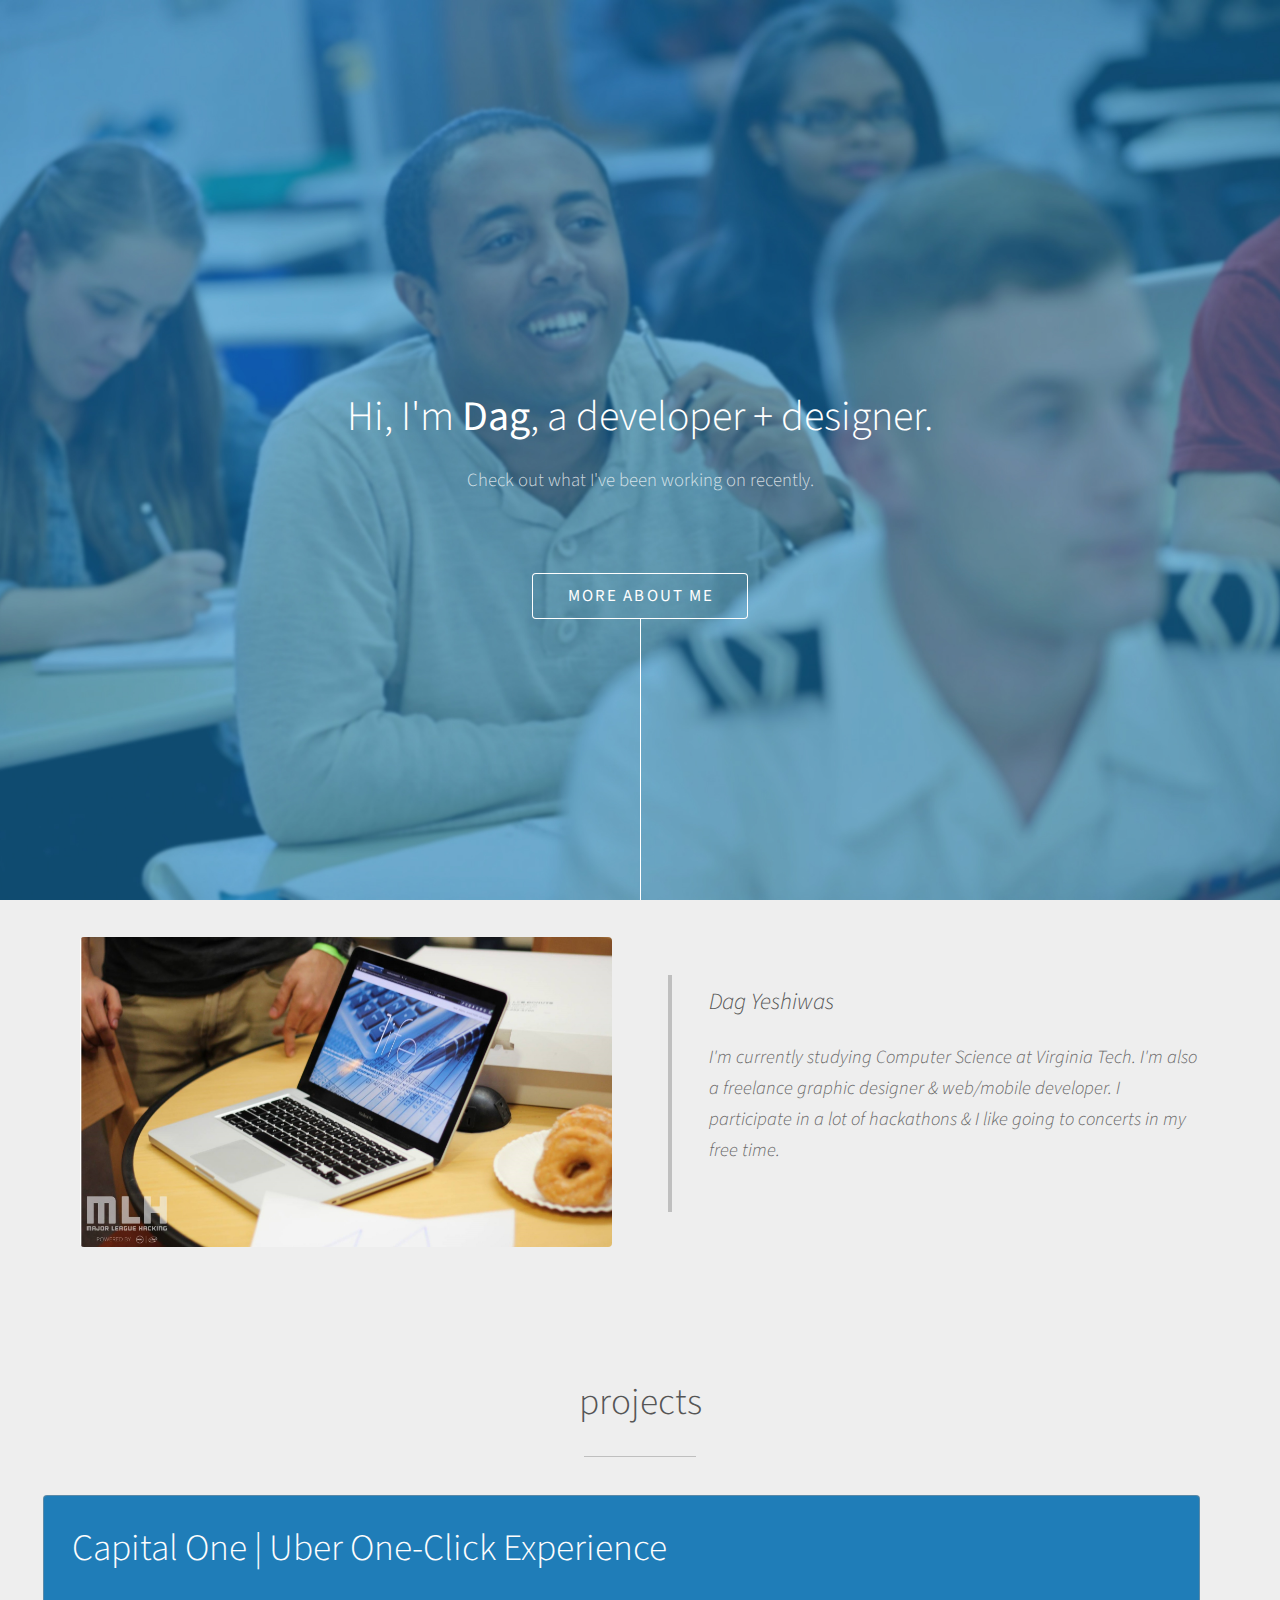
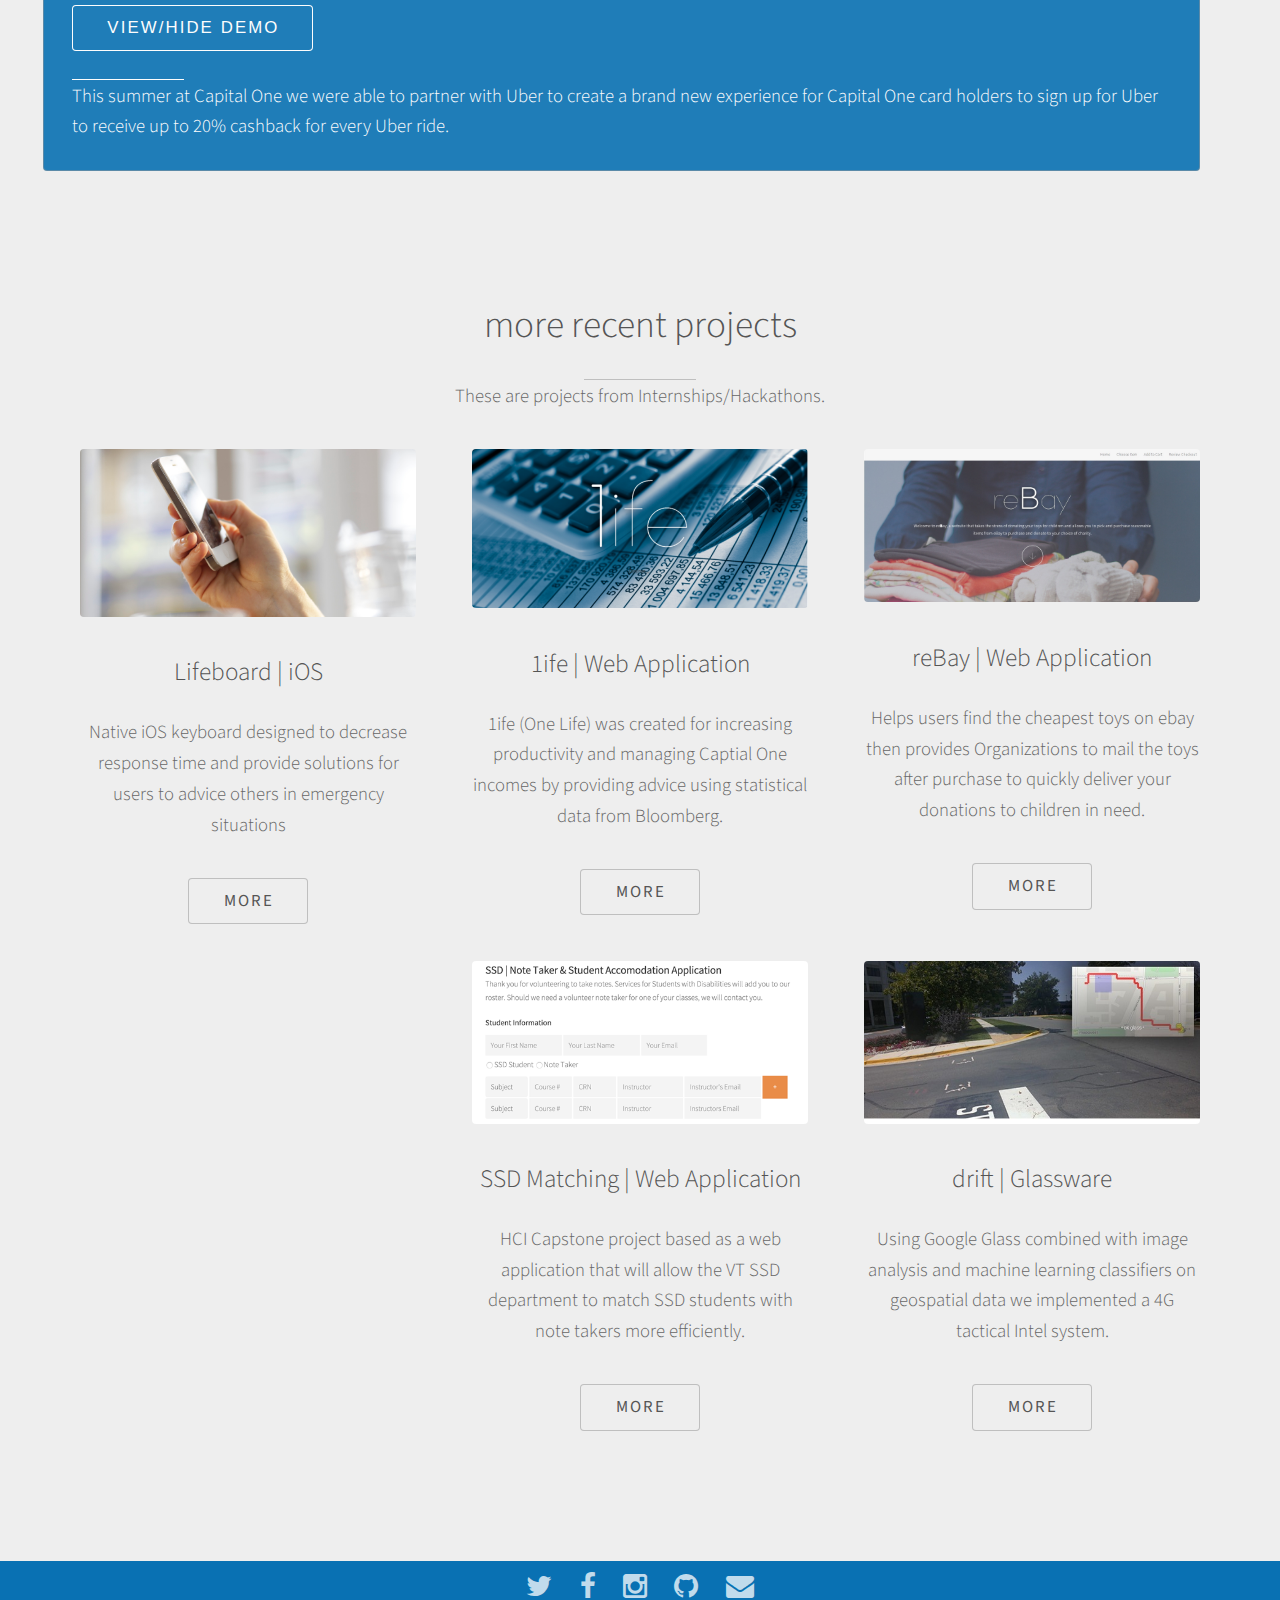
==== index.html @ 94b53e6e "SSD Description" ====
<!DOCTYPE HTML>
<html>
	<head>
		<title>Cozma</title>
		<meta charset="utf-8" />
		<meta name="viewport" content="width=device-width, initial-scale=1" />
		<!--[if lte IE 8]><script src="assets/js/ie/html5shiv.js"></script><![endif]-->
		<link rel="stylesheet" href="assets/css/main.css" />
		<!--[if lte IE 8]><link rel="stylesheet" href="assets/css/ie8.css" /><![endif]-->
		<!--[if lte IE 9]><link rel="stylesheet" href="assets/css/ie9.css" /><![endif]-->
	</head>
	<body>

		<!-- Header -->
			<section id="header">
				<div class="inner"></br></br></br></br></br></br></br></br></br>
					<h1>Hi, I'm <strong>Dag</strong>, a developer + designer.<br />
					 </h1>
					<p><a href="#one" class="scrolly">Check out what I've been 
					working on recently.</p></br> 


				<ul class="actions">
						 <li><a href="#one" class="button scrolly">more about me</a></li>
					</ul> 

				</div>
			</section>

		<!-- One -->
			<section id="one" class="main style1">
				<div class="container">
					<div class="row 150%">
						<div class="6u 12u$(medium)">
						
							<p>
							<blockquote class="embedly-card"><h4><a href="http://linkedin.com/in/dagmawiyeshiwas">Dag Yeshiwas </a></h4><p>I'm currently studying Computer Science at Virginia Tech.
							I'm also a freelance graphic designer & web/mobile developer.  I participate in 
							a lot of hackathons & I like going to concerts in my free time.</p></blockquote>
<script async src="//cdn.embedly.com/widgets/platform.js" charset="UTF-8"></script>
							</p>

						</div>
						<div class="6u$ 12u$(medium) important(medium)">
							<span class="image fit"><img src="images/pic01.jpg" alt="" /></span>
						</div>
					</div>
				</div>
			</section>
					<center><header id="twohalf" class="major">

						<h2><a href="#twohalf" class="scrolly">projects</a></h2>
						</header></center>

		<!-- Two -->
			<section id="two" class="main style2">
				<div class="container">
					<div class="row 100%">
						<div class=" 12u$(small) box">
						<!--
							<ul class="major-icons">
								<li><span class="icon style1 major fa-code"></span></li>
								<li><span class="icon style2 major fa-bolt"></span></li>
								<li><span class="icon style3 major fa-camera-retro"></span></li>
								<li><span class="icon style4 major fa-cog"></span></li>
								<li><span class="icon style5 major fa-desktop"></span></li>
								<li><span class="icon style6 major fa-calendar"></span></li>
							</ul>
							-->
							<header class="major">
								<a href="#two" class="scrolly"><h2>Capital One | Uber
								One-Click Experience</h2></br></a>


							<div id="spoiler" style="display:none"> 
							<img src="images/header5.gif"></br></div> 
							<button title="Click to show/hide content" type="button" onclick="if(document.getElementById('spoiler') .style.display=='none') {document.getElementById('spoiler') .style.display=''}else{document.getElementById('spoiler') .style.display='none'}"><a href="#two" class="scrolly">View/Hide Demo</a></button> </br>

							</header>
							<p>This summer at Capital One we were able to partner with Uber to create a brand new experience for Capital One card holders to sign up for Uber to receive up to 20% cashback for every Uber ride.</p>

						</div>


					</div>
				</div>
			</section> <br /><br /><br />


		<!-- Three -->
			<section id="three" class="main style1 special">
				<div class="container">
					<header class="major">
						<h2><a href="#three" class="scrolly">more recent projects</a></h2>
					</header>
					<p>These are projects from Internships/Hackathons.</p>


					<div class="row 150%">

						<div class="4u$ 12u$(medium)">
							<span class="image fit"><img src="images/rebay.jpg" alt="" /></span>
							<h3>reBay | Web Application</h3>
							<p>
							Helps users find the cheapest toys on ebay then provides Organizations to mail the toys after purchase to quickly deliver your donations to children in need.</p>
							<ul class="actions">
								<li><a href="http://www.vtu.org.vt.edu/reBay/index.html" target="_blank" class="button">More</a></li>
							</ul>
						</div>

						<div class="4u 12u$(medium)">
							<span class="image fit"><img src="images/pic04.jpg" alt="" /></span>
							<h3>1ife | Web Application</h3>
							<p>1ife (One Life) was created for increasing productivity and managing Captial One incomes by providing advice using statistical data from Bloomberg.</p>
							<ul class="actions">
								<li><a href="http://vthacks2015.devpost.com/submissions/32694-1ife.html" target="_blank" class="button">More</a></li>
							</ul>
						</div>

						<div class="4u$ 12u$(medium)">
							<span class="image fit"><img src="images/lifeboard.jpg" alt="" /></span>
							<h3>Lifeboard | iOS</h3>
							<p>Native iOS keyboard designed to decrease response time and provide solutions for users to advice others in emergency situations</p>
							<ul class="actions">
								<li><a href="http://devpost.com/software/lifeboard.html" target="_blank" class="button">More</a></li>
							</ul>
						</div>

						<div class="4u 12u$(medium)">
							<span class="image fit"><img src="images/header2.jpg" alt="" /></span>
							<h3>drift | Glassware</h3>
							<p>Using Google Glass combined with image analysis and machine learning classifiers on geospatial data we implemented a 4G tactical Intel system.</p>
							<ul class="actions">
								<li><a href="https://www.github.com/cozma/drift" target="_blank" class="button">More</a></li>
							</ul>
						</div>

						<div class="4u$ 12u$(medium)"> 
							<span class="image fit"><img src="images/ssd2.png" alt="" /></span>
							<h3>SSD Matching | Web Application</h3>
							<p>HCI Capstone project based as a web application that will allow the VT SSD department to match SSD students with note takers more efficiently.</p>
							<ul class="actions">
								<li><a href="https://github.com/justaniles/ssd-matching" target="_blank" class="button">More</a></li>
							</ul>
						</div>

		

					</div>
				</div>
			</section>

		<!-- Four 
			<section id="four" class="main style2 special">
				<div class="container">
					<header class="major">
						<h2>Ipsum feugiat consequat?</h2>
					</header>
					<p>Sed lacus nascetur ac ante amet sapien.</p>
					<ul class="actions uniform">
						<li><a href="#" class="button special">Sign Up</a></li>
						<li><a href="#" class="button">Learn More</a></li>
					</ul>
				</div>
			</section> -->


		<!-- Five -->
		<!--
			<section id="five" class="main style1">
				<div class="container">
					<header class="major special">
						<h2>Elements</h2>
					</header>

					<section>
						<h4>Text</h4>
						<p>This is <b>bold</b> and this is <strong>strong</strong>. This is <i>italic</i> and this is <em>emphasized</em>.
						This is <sup>superscript</sup> text and this is <sub>subscript</sub> text.
						This is <u>underlined</u> and this is code: <code>for (;;) { ... }</code>. Finally, <a href="#">this is a link</a>.</p>
						<hr />
						<header>
							<h4>Heading with a Subtitle</h4>
							<p>Lorem ipsum dolor sit amet nullam id egestas urna aliquam</p>
						</header>
						<p>Nunc lacinia ante nunc ac lobortis. Interdum adipiscing gravida odio porttitor sem non mi integer non faucibus ornare mi ut ante amet placerat aliquet. Volutpat eu sed ante lacinia sapien lorem accumsan varius montes viverra nibh in adipiscing blandit tempus accumsan.</p>
						<header>
							<h5>Heading with a Subtitle</h5>
							<p>Lorem ipsum dolor sit amet nullam id egestas urna aliquam</p>
						</header>
						<p>Nunc lacinia ante nunc ac lobortis. Interdum adipiscing gravida odio porttitor sem non mi integer non faucibus ornare mi ut ante amet placerat aliquet. Volutpat eu sed ante lacinia sapien lorem accumsan varius montes viverra nibh in adipiscing blandit tempus accumsan.</p>
						<hr />
						<h2>Heading Level 2</h2>
						<h3>Heading Level 3</h3>
						<h4>Heading Level 4</h4>
						<h5>Heading Level 5</h5>
						<h6>Heading Level 6</h6>
						<hr />
						<h5>Blockquote</h5>
						<blockquote>Fringilla nisl. Donec accumsan interdum nisi, quis tincidunt felis sagittis eget tempus euismod. Vestibulum ante ipsum primis in faucibus vestibulum. Blandit adipiscing eu felis iaculis volutpat ac adipiscing accumsan faucibus. Vestibulum ante ipsum primis in faucibus lorem ipsum dolor sit amet nullam adipiscing eu felis.</blockquote>
						<h5>Preformatted</h5>
						<pre><code>i = 0;

while (!deck.isInOrder()) {
print 'Iteration ' + i;
deck.shuffle();
i++;
}

print 'It took ' + i + ' iterations to sort the deck.';</code></pre>
					</section>

					<section>
						<h4>Lists</h4>
						<div class="row">
							<div class="6u 12u$(medium)">
								<h5>Unordered</h5>
								<ul>
									<li>Dolor pulvinar etiam.</li>
									<li>Sagittis adipiscing.</li>
									<li>Felis enim feugiat.</li>
								</ul>
								<h5>Alternate</h5>
								<ul class="alt">
									<li>Dolor pulvinar etiam.</li>
									<li>Sagittis adipiscing.</li>
									<li>Felis enim feugiat.</li>
								</ul>
							</div>
							<div class="6u$ 12u$(medium)">
								<h5>Ordered</h5>
								<ol>
									<li>Dolor pulvinar etiam.</li>
									<li>Etiam vel felis viverra.</li>
									<li>Felis enim feugiat.</li>
									<li>Dolor pulvinar etiam.</li>
									<li>Etiam vel felis lorem.</li>
									<li>Felis enim et feugiat.</li>
								</ol>
								<h5>Icons</h5>
								<ul class="icons">
									<li><a href="#" class="icon fa-twitter"><span class="label">Twitter</span></a></li>
									<li><a href="#" class="icon fa-facebook"><span class="label">Facebook</span></a></li>
									<li><a href="#" class="icon fa-instagram"><span class="label">Instagram</span></a></li>
									<li><a href="#" class="icon fa-github"><span class="label">Github</span></a></li>
								</ul>
							</div>
						</div>
						<h5>Actions</h5>
						<div class="row">
							<div class="6u 12u$(medium)">
								<ul class="actions">
									<li><a href="#" class="button special">Default</a></li>
									<li><a href="#" class="button">Default</a></li>
								</ul>
								<ul class="actions small">
									<li><a href="#" class="button special small">Small</a></li>
									<li><a href="#" class="button small">Small</a></li>
								</ul>
								<ul class="actions vertical">
									<li><a href="#" class="button special">Default</a></li>
									<li><a href="#" class="button">Default</a></li>
								</ul>
								<ul class="actions vertical small">
									<li><a href="#" class="button special small">Small</a></li>
									<li><a href="#" class="button small">Small</a></li>
								</ul>
							</div>
							<div class="6u 12u$(medium)">
								<ul class="actions vertical">
									<li><a href="#" class="button special fit">Default</a></li>
									<li><a href="#" class="button fit">Default</a></li>
								</ul>
								<ul class="actions vertical small">
									<li><a href="#" class="button special small fit">Small</a></li>
									<li><a href="#" class="button small fit">Small</a></li>
								</ul>
							</div>
						</div>
					</section>

					<section>
						<h4>Table</h4>
						<h5>Default</h5>
						<div class="table-wrapper">
							<table>
								<thead>
									<tr>
										<th>Name</th>
										<th>Description</th>
										<th>Price</th>
									</tr>
								</thead>
								<tbody>
									<tr>
										<td>Item One</td>
										<td>Ante turpis integer aliquet porttitor.</td>
										<td>29.99</td>
									</tr>
									<tr>
										<td>Item Two</td>
										<td>Vis ac commodo adipiscing arcu aliquet.</td>
										<td>19.99</td>
									</tr>
									<tr>
										<td>Item Three</td>
										<td> Morbi faucibus arcu accumsan lorem.</td>
										<td>29.99</td>
									</tr>
									<tr>
										<td>Item Four</td>
										<td>Vitae integer tempus condimentum.</td>
										<td>19.99</td>
									</tr>
									<tr>
										<td>Item Five</td>
										<td>Ante turpis integer aliquet porttitor.</td>
										<td>29.99</td>
									</tr>
								</tbody>
								<tfoot>
									<tr>
										<td colspan="2"></td>
										<td>100.00</td>
									</tr>
								</tfoot>
							</table>
						</div>

						<h5>Alternate</h5>
						<div class="table-wrapper">
							<table class="alt">
								<thead>
									<tr>
										<th>Name</th>
										<th>Description</th>
										<th>Price</th>
									</tr>
								</thead>
								<tbody>
									<tr>
										<td>Item One</td>
										<td>Ante turpis integer aliquet porttitor.</td>
										<td>29.99</td>
									</tr>
									<tr>
										<td>Item Two</td>
										<td>Vis ac commodo adipiscing arcu aliquet.</td>
										<td>19.99</td>
									</tr>
									<tr>
										<td>Item Three</td>
										<td> Morbi faucibus arcu accumsan lorem.</td>
										<td>29.99</td>
									</tr>
									<tr>
										<td>Item Four</td>
										<td>Vitae integer tempus condimentum.</td>
										<td>19.99</td>
									</tr>
									<tr>
										<td>Item Five</td>
										<td>Ante turpis integer aliquet porttitor.</td>
										<td>29.99</td>
									</tr>
								</tbody>
								<tfoot>
									<tr>
										<td colspan="2"></td>
										<td>100.00</td>
									</tr>
								</tfoot>
							</table>
						</div>
					</section>

					<section>
						<h4>Buttons</h4>
						<ul class="actions">
							<li><a href="#" class="button special">Special</a></li>
							<li><a href="#" class="button">Default</a></li>
						</ul>
						<ul class="actions">
							<li><a href="#" class="button big">Big</a></li>
							<li><a href="#" class="button">Default</a></li>
							<li><a href="#" class="button small">Small</a></li>
						</ul>
						<ul class="actions fit">
							<li><a href="#" class="button fit">Fit</a></li>
							<li><a href="#" class="button special fit">Fit</a></li>
							<li><a href="#" class="button fit">Fit</a></li>
						</ul>
						<ul class="actions fit small">
							<li><a href="#" class="button special fit small">Fit + Small</a></li>
							<li><a href="#" class="button fit small">Fit + Small</a></li>
							<li><a href="#" class="button special fit small">Fit + Small</a></li>
						</ul>
						<ul class="actions">
							<li><a href="#" class="button special icon fa-download">Icon</a></li>
							<li><a href="#" class="button icon fa-download">Icon</a></li>
						</ul>
						<ul class="actions">
							<li><span class="button special disabled">Disabled</span></li>
							<li><span class="button disabled">Disabled</span></li>
						</ul>
					</section>

					<section>
						<h4>Form</h4>
						<form method="post" action="#">
							<div class="row uniform 50%">
								<div class="6u 12u$(xsmall)">
									<input type="text" name="demo-name" id="demo-name" value="" placeholder="Name" />
								</div>
								<div class="6u$ 12u$(xsmall)">
									<input type="email" name="demo-email" id="demo-email" value="" placeholder="Email" />
								</div>
								<div class="12u$">
									<div class="select-wrapper">
										<select name="demo-category" id="demo-category">
											<option value="">- Category -</option>
											<option value="1">Manufacturing</option>
											<option value="1">Shipping</option>
											<option value="1">Administration</option>
											<option value="1">Human Resources</option>
										</select>
									</div>
								</div>
								<div class="4u 12u$(small)">
									<input type="radio" id="demo-priority-low" name="demo-priority" checked>
									<label for="demo-priority-low">Low</label>
								</div>
								<div class="4u 12u$(small)">
									<input type="radio" id="demo-priority-normal" name="demo-priority">
									<label for="demo-priority-normal">Normal</label>
								</div>
								<div class="4u$ 12u$(small)">
									<input type="radio" id="demo-priority-high" name="demo-priority">
									<label for="demo-priority-high">High</label>
								</div>
								<div class="6u 12u$(small)">
									<input type="checkbox" id="demo-copy" name="demo-copy">
									<label for="demo-copy">Email me a copy</label>
								</div>
								<div class="6u$ 12u$(small)">
									<input type="checkbox" id="demo-human" name="demo-human" checked>
									<label for="demo-human">Not a robot</label>
								</div>
								<div class="12u$">
									<textarea name="demo-message" id="demo-message" placeholder="Enter your message" rows="6"></textarea>
								</div>
								<div class="12u$">
									<ul class="actions">
										<li><input type="submit" value="Send Message" class="special" /></li>
										<li><input type="reset" value="Reset" /></li>
									</ul>
								</div>
							</div>
						</form>
					</section>

					<section>
						<h4>Image</h4>
						<h5>Fit</h5>
						<div class="box alt">
							<div class="row uniform 50%">
								<div class="12u"><span class="image fit"><img src="images/pic06.jpg" alt="" /></span></div>
								<div class="4u"><span class="image fit"><img src="images/pic02.jpg" alt="" /></span></div>
								<div class="4u"><span class="image fit"><img src="images/pic03.jpg" alt="" /></span></div>
								<div class="4u"><span class="image fit"><img src="images/pic04.jpg" alt="" /></span></div>
								<div class="4u"><span class="image fit"><img src="images/pic03.jpg" alt="" /></span></div>
								<div class="4u"><span class="image fit"><img src="images/pic04.jpg" alt="" /></span></div>
								<div class="4u"><span class="image fit"><img src="images/pic02.jpg" alt="" /></span></div>
								<div class="4u"><span class="image fit"><img src="images/pic04.jpg" alt="" /></span></div>
								<div class="4u"><span class="image fit"><img src="images/pic02.jpg" alt="" /></span></div>
								<div class="4u"><span class="image fit"><img src="images/pic03.jpg" alt="" /></span></div>
							</div>
						</div>
						<h5>Left &amp; Right</h5>
						<p><span class="image left"><img src="images/pic05.jpg" alt="" /></span>Fringilla nisl. Donec accumsan interdum nisi, quis tincidunt felis sagittis eget. tempus euismod. Vestibulum ante ipsum primis in faucibus vestibulum. Blandit adipiscing eu felis iaculis volutpat ac adipiscing accumsan eu faucibus. Integer ac pellentesque praesent tincidunt felis sagittis eget. tempus euismod. Vestibulum ante ipsum primis in faucibus vestibulum. Blandit adipiscing eu felis iaculis volutpat ac adipiscing accumsan eu faucibus. Integer ac pellentesque praesent. Donec accumsan interdum nisi, quis tincidunt felis sagittis eget. tempus euismod. Vestibulum ante ipsum primis in faucibus vestibulum. Blandit adipiscing eu felis iaculis volutpat ac adipiscing accumsan eu faucibus. Integer ac pellentesque praesent tincidunt felis sagittis eget. tempus euismod. Vestibulum ante ipsum primis in faucibus vestibulum. Blandit adipiscing eu felis iaculis volutpat ac adipiscing accumsan eu faucibus. Integer ac pellentesque praesent. Blandit adipiscing eu felis iaculis volutpat ac adipiscing accumsan eu faucibus. Integer ac pellentesque praesent tincidunt felis sagittis eget. tempus euismod. Vestibulum ante ipsum primis in faucibus vestibulum. Blandit adipiscing eu felis iaculis volutpat ac adipiscing accumsan eu faucibus. Integer ac pellentesque praesent.</p>
						<p><span class="image right"><img src="images/pic05.jpg" alt="" /></span>Fringilla nisl. Donec accumsan interdum nisi, quis tincidunt felis sagittis eget. tempus euismod. Vestibulum ante ipsum primis in faucibus vestibulum. Blandit adipiscing eu felis iaculis volutpat ac adipiscing accumsan eu faucibus. Integer ac pellentesque praesent tincidunt felis sagittis eget. tempus euismod. Vestibulum ante ipsum primis in faucibus vestibulum. Blandit adipiscing eu felis iaculis volutpat ac adipiscing accumsan eu faucibus. Integer ac pellentesque praesent. Donec accumsan interdum nisi, quis tincidunt felis sagittis eget. tempus euismod. Vestibulum ante ipsum primis in faucibus vestibulum. Blandit adipiscing eu felis iaculis volutpat ac adipiscing accumsan eu faucibus. Integer ac pellentesque praesent tincidunt felis sagittis eget. tempus euismod. Vestibulum ante ipsum primis in faucibus vestibulum. Blandit adipiscing eu felis iaculis volutpat ac adipiscing accumsan eu faucibus. Integer ac pellentesque praesent. Blandit adipiscing eu felis iaculis volutpat ac adipiscing accumsan eu faucibus. Integer ac pellentesque praesent tincidunt felis sagittis eget. tempus euismod. Vestibulum ante ipsum primis in faucibus vestibulum. Blandit adipiscing eu felis iaculis volutpat ac adipiscing accumsan eu faucibus. Integer ac pellentesque praesent.</p>
					</section>

				</div>
			</section>
		-->

		<!-- Footer -->
			<section id="footer">
				<ul class="icons">
					<li><a href="http://www.twitter.com/dagbro.html" target="_blank" class="icon alt fa-twitter"><span class="label">Twitter</span></a></li>
					<li><a href="http://www.fb.com/dagtheman" target="_blank" class="icon alt fa-facebook"><span class="label">Facebook</span></a></li>
					<li><a href="http://www.instagram.com/dagtheman" target="_blank" class="icon alt fa-instagram"><span class="label">Instagram</span></a></li>
					<li><a href="http://www.github.com/cozma" target="_blank" class="icon alt fa-github"><span class="label">GitHub</span></a></li>
					<li><a href="mailto:dagmawi@vt.edu" class="icon alt fa-envelope"><span class="label">Email</span></a></li>
				</ul>
			</section>

		<!-- Scripts -->
			<script src="assets/js/jquery.min.js"></script>
			<script src="assets/js/jquery.scrolly.min.js"></script>
			<script src="assets/js/skel.min.js"></script>
			<script src="assets/js/util.js"></script>
			<!--[if lte IE 8]><script src="assets/js/ie/respond.min.js"></script><![endif]-->
			<script src="assets/js/main.js"></script>


	</body>
</html>
---- assets/css/main.css ----
@import url("font-awesome.min.css");
@import url("http://fonts.googleapis.com/css?family=Source+Sans+Pro:300,300italic,400,400italic");

/* Reset */

	html, body, div, span, applet, object, iframe, h1, h2, h3, h4, h5, h6, p, blockquote, pre, a, abbr, acronym, address, big, cite, code, del, dfn, em, img, ins, kbd, q, s, samp, small, strike, strong, sub, sup, tt, var, b, u, i, center, dl, dt, dd, ol, ul, li, fieldset, form, label, legend, table, caption, tbody, tfoot, thead, tr, th, td, article, aside, canvas, details, embed, figure, figcaption, footer, header, hgroup, menu, nav, output, ruby, section, summary, time, mark, audio {
		margin: 0;
		padding: 0;
		border: 0;
		font-size: 100%;
		font: inherit;
		/* vertical-align: baseline; */
	}

	article, aside, details, figcaption, figure, footer, header, hgroup, menu, nav, section {
		display: block;
	}

	body {
		line-height: 1;
	}

	ol, ul {
		list-style: none;
	}

	blockquote, q {
		quotes: none;
	}

	blockquote:before, blockquote:after, q:before, q:after {
		content: '';
		content: none;
	}

	table {
		border-collapse: collapse;
		border-spacing: 0;
	}

	body {
		-webkit-text-size-adjust: none;
	}

/* Box Model */

	*, *:before, *:after {
		-moz-box-sizing: border-box;
		-webkit-box-sizing: border-box;
		box-sizing: border-box;
	}

/* Containers */

	.container {
		margin-left: auto;
		margin-right: auto;
	}

	.container.\31 25\25 {
		width: 100%;
		max-width: 75em;
		min-width: 60em;
	}

	.container.\37 5\25 {
		width: 45em;
	}

	.container.\35 0\25 {
		width: 30em;
	}

	.container.\32 5\25 {
		width: 15em;
	}

	.container {
		width: 60em;
	}

	@media screen and (max-width: 1680px) {

		.container.\31 25\25 {
			width: 100%;
			max-width: 75em;
			min-width: 60em;
		}

		.container.\37 5\25 {
			width: 45em;
		}

		.container.\35 0\25 {
			width: 30em;
		}

		.container.\32 5\25 {
			width: 15em;
		}

		.container {
			width: 60em;
		}

	}

	@media screen and (max-width: 1140px) {

		.container.\31 25\25 {
			width: 100%;
			max-width: 112.5%;
			min-width: 90%;
		}

		.container.\37 5\25 {
			width: 67.5%;
		}

		.container.\35 0\25 {
			width: 45%;
		}

		.container.\32 5\25 {
			width: 22.5%;
		}

		.container {
			width: 90%;
		}

	}

	@media screen and (max-width: 980px) {

		.container.\31 25\25 {
			width: 100%;
			max-width: 125%;
			min-width: 100%;
		}

		.container.\37 5\25 {
			width: 75%;
		}

		.container.\35 0\25 {
			width: 50%;
		}

		.container.\32 5\25 {
			width: 25%;
		}

		.container {
			width: 100% !important;
		}

	}

	@media screen and (max-width: 736px) {

		.container.\31 25\25 {
			width: 100%;
			max-width: 125%;
			min-width: 100%;
		}

		.container.\37 5\25 {
			width: 75%;
		}

		.container.\35 0\25 {
			width: 50%;
		}

		.container.\32 5\25 {
			width: 25%;
		}

		.container {
			width: 100% !important;
		}

	}

	@media screen and (max-width: 480px) {

		.container.\31 25\25 {
			width: 100%;
			max-width: 125%;
			min-width: 100%;
		}

		.container.\37 5\25 {
			width: 75%;
		}

		.container.\35 0\25 {
			width: 50%;
		}

		.container.\32 5\25 {
			width: 25%;
		}

		.container {
			width: 100% !important;
		}

	}

	@media screen and (max-width: 320px) {

		.container.\31 25\25 {
			width: 100%;
			max-width: 125%;
			min-width: 100%;
		}

		.container.\37 5\25 {
			width: 75%;
		}

		.container.\35 0\25 {
			width: 50%;
		}

		.container.\32 5\25 {
			width: 25%;
		}

		.container {
			width: 100% !important;
		}

	}

/* Grid */

	.row {
		border-bottom: solid 1px transparent;
		-moz-box-sizing: border-box;
		-webkit-box-sizing: border-box;
		box-sizing: border-box;
	}

	.row > * {
		float: right;
		-moz-box-sizing: border-box;
		-webkit-box-sizing: border-box;
		box-sizing: border-box;
	}

	.row:after, .row:before {
		content: '';
		display: block;
		clear: both;
		height: 0;
	}

	.row.uniform > * > :first-child {
		margin-top: 0;
	}

	.row.uniform > * > :last-child {
		margin-bottom: 0;
	}

	.row.\30 \25 > * {
		padding: 0 0 0 0em;
	}

	.row.\30 \25 {
		margin: 0 0 -1px 0em;
	}

	.row.uniform.\30 \25 > * {
		padding: 0em 0 0 0em;
	}

	.row.uniform.\30 \25 {
		margin: 0em 0 -1px 0em;
	}

	.row > * {
		padding: 0 0 0 2em;
	}

	.row {
		margin: 0 0 -1px -2em;
	}

	.row.uniform > * {
		padding: 2em 0 0 2em;
	}

	.row.uniform {
		margin: -2em 0 -1px -2em;
	}

	.row.\32 00\25 > * {
		padding: 0 0 0 4em;
	}

	.row.\32 00\25 {
		margin: 0 0 -1px -4em;
	}

	.row.uniform.\32 00\25 > * {
		padding: 4em 0 0 4em;
	}

	.row.uniform.\32 00\25 {
		margin: -4em 0 -1px -4em;
	}

	.row.\31 50\25 > * {
		padding: 0 0 0 3em;
	}

	.row.\31 50\25 {
		margin: 0 0 -1px -3em;
	}

	.row.uniform.\31 50\25 > * {
		padding: 3em 0 0 3em;
	}

	.row.uniform.\31 50\25 {
		margin: -3em 0 -1px -3em;
	}

	.row.\35 0\25 > * {
		padding: 0 0 0 1em;
	}

	.row.\35 0\25 {
		margin: 0 0 -1px -1em;
	}

	.row.uniform.\35 0\25 > * {
		padding: 1em 0 0 1em;
	}

	.row.uniform.\35 0\25 {
		margin: -1em 0 -1px -1em;
	}

	.row.\32 5\25 > * {
		padding: 0 0 0 0.5em;
	}

	.row.\32 5\25 {
		margin: 0 0 -1px -0.5em;
	}

	.row.uniform.\32 5\25 > * {
		padding: 0.5em 0 0 0.5em;
	}

	.row.uniform.\32 5\25 {
		margin: -0.5em 0 -1px -0.5em;
	}

	.\31 2u, .\31 2u\24 {
		width: 100%;
		clear: none;
		margin-left: 0;
	}

	.\31 1u, .\31 1u\24 {
		width: 91.6666666667%;
		clear: none;
		margin-left: 0;
	}

	.\31 0u, .\31 0u\24 {
		width: 83.3333333333%;
		clear: none;
		margin-left: 0;
	}

	.\39 u, .\39 u\24 {
		width: 75%;
		clear: none;
		margin-left: 0;
	}

	.\38 u, .\38 u\24 {
		width: 66.6666666667%;
		clear: none;
		margin-left: 0;
	}

	.\37 u, .\37 u\24 {
		width: 58.3333333333%;
		clear: none;
		margin-left: 0;
	}

	.\36 u, .\36 u\24 {
		width: 50%;
		clear: none;
		margin-left: 0;
	}

	.\35 u, .\35 u\24 {
		width: 41.6666666667%;
		clear: none;
		margin-left: 0;
	}

	.\34 u, .\34 u\24 {
		width: 33.3333333333%;
		clear: none;
		margin-left: 0;
	}

	.\33 u, .\33 u\24 {
		width: 25%;
		clear: none;
		margin-left: 0;
	}

	.\32 u, .\32 u\24 {
		width: 16.6666666667%;
		clear: none;
		margin-left: 0;
	}

	.\31 u, .\31 u\24 {
		width: 8.3333333333%;
		clear: none;
		margin-left: 0;
	}

	.\31 2u\24 + *,
	.\31 1u\24 + *,
	.\31 0u\24 + *,
	.\39 u\24 + *,
	.\38 u\24 + *,
	.\37 u\24 + *,
	.\36 u\24 + *,
	.\35 u\24 + *,
	.\34 u\24 + *,
	.\33 u\24 + *,
	.\32 u\24 + *,
	.\31 u\24 + * {
		clear: left;
	}

	.\-11u {
		margin-left: 91.66667%;
	}

	.\-10u {
		margin-left: 83.33333%;
	}

	.\-9u {
		margin-left: 75%;
	}

	.\-8u {
		margin-left: 66.66667%;
	}

	.\-7u {
		margin-left: 58.33333%;
	}

	.\-6u {
		margin-left: 50%;
	}

	.\-5u {
		margin-left: 41.66667%;
	}

	.\-4u {
		margin-left: 33.33333%;
	}

	.\-3u {
		margin-left: 25%;
	}

	.\-2u {
		margin-left: 16.66667%;
	}

	.\-1u {
		margin-left: 8.33333%;
	}

	@media screen and (max-width: 1680px) {

		.row > * {
			padding: 0 0 0 2em;
		}

		.row {
			margin: 0 0 -1px -2em;
		}

		.row.uniform > * {
			padding: 2em 0 0 2em;
		}

		.row.uniform {
			margin: -2em 0 -1px -2em;
		}

		.row.\32 00\25 > * {
			padding: 0 0 0 4em;
		}

		.row.\32 00\25 {
			margin: 0 0 -1px -4em;
		}

		.row.uniform.\32 00\25 > * {
			padding: 4em 0 0 4em;
		}

		.row.uniform.\32 00\25 {
			margin: -4em 0 -1px -4em;
		}

		.row.\31 50\25 > * {
			padding: 0 0 0 3em;
		}

		.row.\31 50\25 {
			margin: 0 0 -1px -3em;
		}

		.row.uniform.\31 50\25 > * {
			padding: 3em 0 0 3em;
		}

		.row.uniform.\31 50\25 {
			margin: -3em 0 -1px -3em;
		}

		.row.\35 0\25 > * {
			padding: 0 0 0 1em;
		}

		.row.\35 0\25 {
			margin: 0 0 -1px -1em;
		}

		.row.uniform.\35 0\25 > * {
			padding: 1em 0 0 1em;
		}

		.row.uniform.\35 0\25 {
			margin: -1em 0 -1px -1em;
		}

		.row.\32 5\25 > * {
			padding: 0 0 0 0.5em;
		}

		.row.\32 5\25 {
			margin: 0 0 -1px -0.5em;
		}

		.row.uniform.\32 5\25 > * {
			padding: 0.5em 0 0 0.5em;
		}

		.row.uniform.\32 5\25 {
			margin: -0.5em 0 -1px -0.5em;
		}

		.\31 2u\28xlarge\29, .\31 2u\24\28xlarge\29 {
			width: 100%;
			clear: none;
			margin-left: 0;
		}

		.\31 1u\28xlarge\29, .\31 1u\24\28xlarge\29 {
			width: 91.6666666667%;
			clear: none;
			margin-left: 0;
		}

		.\31 0u\28xlarge\29, .\31 0u\24\28xlarge\29 {
			width: 83.3333333333%;
			clear: none;
			margin-left: 0;
		}

		.\39 u\28xlarge\29, .\39 u\24\28xlarge\29 {
			width: 75%;
			clear: none;
			margin-left: 0;
		}

		.\38 u\28xlarge\29, .\38 u\24\28xlarge\29 {
			width: 66.6666666667%;
			clear: none;
			margin-left: 0;
		}

		.\37 u\28xlarge\29, .\37 u\24\28xlarge\29 {
			width: 58.3333333333%;
			clear: none;
			margin-left: 0;
		}

		.\36 u\28xlarge\29, .\36 u\24\28xlarge\29 {
			width: 50%;
			clear: none;
			margin-left: 0;
		}

		.\35 u\28xlarge\29, .\35 u\24\28xlarge\29 {
			width: 41.6666666667%;
			clear: none;
			margin-left: 0;
		}

		.\34 u\28xlarge\29, .\34 u\24\28xlarge\29 {
			width: 33.3333333333%;
			clear: none;
			margin-left: 0;
		}

		.\33 u\28xlarge\29, .\33 u\24\28xlarge\29 {
			width: 25%;
			clear: none;
			margin-left: 0;
		}

		.\32 u\28xlarge\29, .\32 u\24\28xlarge\29 {
			width: 16.6666666667%;
			clear: none;
			margin-left: 0;
		}

		.\31 u\28xlarge\29, .\31 u\24\28xlarge\29 {
			width: 8.3333333333%;
			clear: none;
			margin-left: 0;
		}

		.\31 2u\24\28xlarge\29 + *,
		.\31 1u\24\28xlarge\29 + *,
		.\31 0u\24\28xlarge\29 + *,
		.\39 u\24\28xlarge\29 + *,
		.\38 u\24\28xlarge\29 + *,
		.\37 u\24\28xlarge\29 + *,
		.\36 u\24\28xlarge\29 + *,
		.\35 u\24\28xlarge\29 + *,
		.\34 u\24\28xlarge\29 + *,
		.\33 u\24\28xlarge\29 + *,
		.\32 u\24\28xlarge\29 + *,
		.\31 u\24\28xlarge\29 + * {
			clear: left;
		}

		.\-11u\28xlarge\29 {
			margin-left: 91.66667%;
		}

		.\-10u\28xlarge\29 {
			margin-left: 83.33333%;
		}

		.\-9u\28xlarge\29 {
			margin-left: 75%;
		}

		.\-8u\28xlarge\29 {
			margin-left: 66.66667%;
		}

		.\-7u\28xlarge\29 {
			margin-left: 58.33333%;
		}

		.\-6u\28xlarge\29 {
			margin-left: 50%;
		}

		.\-5u\28xlarge\29 {
			margin-left: 41.66667%;
		}

		.\-4u\28xlarge\29 {
			margin-left: 33.33333%;
		}

		.\-3u\28xlarge\29 {
			margin-left: 25%;
		}

		.\-2u\28xlarge\29 {
			margin-left: 16.66667%;
		}

		.\-1u\28xlarge\29 {
			margin-left: 8.33333%;
		}

	}

	@media screen and (max-width: 1140px) {

		.row > * {
			padding: 0 0 0 1.5em;
		}

		.row {
			margin: 0 0 -1px -1.5em;
		}

		.row.uniform > * {
			padding: 1.5em 0 0 1.5em;
		}

		.row.uniform {
			margin: -1.5em 0 -1px -1.5em;
		}

		.row.\32 00\25 > * {
			padding: 0 0 0 3em;
		}

		.row.\32 00\25 {
			margin: 0 0 -1px -3em;
		}

		.row.uniform.\32 00\25 > * {
			padding: 3em 0 0 3em;
		}

		.row.uniform.\32 00\25 {
			margin: -3em 0 -1px -3em;
		}

		.row.\31 50\25 > * {
			padding: 0 0 0 2.25em;
		}

		.row.\31 50\25 {
			margin: 0 0 -1px -2.25em;
		}

		.row.uniform.\31 50\25 > * {
			padding: 2.25em 0 0 2.25em;
		}

		.row.uniform.\31 50\25 {
			margin: -2.25em 0 -1px -2.25em;
		}

		.row.\35 0\25 > * {
			padding: 0 0 0 0.75em;
		}

		.row.\35 0\25 {
			margin: 0 0 -1px -0.75em;
		}

		.row.uniform.\35 0\25 > * {
			padding: 0.75em 0 0 0.75em;
		}

		.row.uniform.\35 0\25 {
			margin: -0.75em 0 -1px -0.75em;
		}

		.row.\32 5\25 > * {
			padding: 0 0 0 0.375em;
		}

		.row.\32 5\25 {
			margin: 0 0 -1px -0.375em;
		}

		.row.uniform.\32 5\25 > * {
			padding: 0.375em 0 0 0.375em;
		}

		.row.uniform.\32 5\25 {
			margin: -0.375em 0 -1px -0.375em;
		}

		.\31 2u\28large\29, .\31 2u\24\28large\29 {
			width: 100%;
			clear: none;
			margin-left: 0;
		}

		.\31 1u\28large\29, .\31 1u\24\28large\29 {
			width: 91.6666666667%;
			clear: none;
			margin-left: 0;
		}

		.\31 0u\28large\29, .\31 0u\24\28large\29 {
			width: 83.3333333333%;
			clear: none;
			margin-left: 0;
		}

		.\39 u\28large\29, .\39 u\24\28large\29 {
			width: 75%;
			clear: none;
			margin-left: 0;
		}

		.\38 u\28large\29, .\38 u\24\28large\29 {
			width: 66.6666666667%;
			clear: none;
			margin-left: 0;
		}

		.\37 u\28large\29, .\37 u\24\28large\29 {
			width: 58.3333333333%;
			clear: none;
			margin-left: 0;
		}

		.\36 u\28large\29, .\36 u\24\28large\29 {
			width: 50%;
			clear: none;
			margin-left: 0;
		}

		.\35 u\28large\29, .\35 u\24\28large\29 {
			width: 41.6666666667%;
			clear: none;
			margin-left: 0;
		}

		.\34 u\28large\29, .\34 u\24\28large\29 {
			width: 33.3333333333%;
			clear: none;
			margin-left: 0;
		}

		.\33 u\28large\29, .\33 u\24\28large\29 {
			width: 25%;
			clear: none;
			margin-left: 0;
		}

		.\32 u\28large\29, .\32 u\24\28large\29 {
			width: 16.6666666667%;
			clear: none;
			margin-left: 0;
		}

		.\31 u\28large\29, .\31 u\24\28large\29 {
			width: 8.3333333333%;
			clear: none;
			margin-left: 0;
		}

		.\31 2u\24\28large\29 + *,
		.\31 1u\24\28large\29 + *,
		.\31 0u\24\28large\29 + *,
		.\39 u\24\28large\29 + *,
		.\38 u\24\28large\29 + *,
		.\37 u\24\28large\29 + *,
		.\36 u\24\28large\29 + *,
		.\35 u\24\28large\29 + *,
		.\34 u\24\28large\29 + *,
		.\33 u\24\28large\29 + *,
		.\32 u\24\28large\29 + *,
		.\31 u\24\28large\29 + * {
			clear: left;
		}

		.\-11u\28large\29 {
			margin-left: 91.66667%;
		}

		.\-10u\28large\29 {
			margin-left: 83.33333%;
		}

		.\-9u\28large\29 {
			margin-left: 75%;
		}

		.\-8u\28large\29 {
			margin-left: 66.66667%;
		}

		.\-7u\28large\29 {
			margin-left: 58.33333%;
		}

		.\-6u\28large\29 {
			margin-left: 50%;
		}

		.\-5u\28large\29 {
			margin-left: 41.66667%;
		}

		.\-4u\28large\29 {
			margin-left: 33.33333%;
		}

		.\-3u\28large\29 {
			margin-left: 25%;
		}

		.\-2u\28large\29 {
			margin-left: 16.66667%;
		}

		.\-1u\28large\29 {
			margin-left: 8.33333%;
		}

	}

	@media screen and (max-width: 980px) {

		.row > * {
			padding: 0 0 0 1.5em;
		}

		.row {
			margin: 0 0 -1px -1.5em;
		}

		.row.uniform > * {
			padding: 1.5em 0 0 1.5em;
		}

		.row.uniform {
			margin: -1.5em 0 -1px -1.5em;
		}

		.row.\32 00\25 > * {
			padding: 0 0 0 3em;
		}

		.row.\32 00\25 {
			margin: 0 0 -1px -3em;
		}

		.row.uniform.\32 00\25 > * {
			padding: 3em 0 0 3em;
		}

		.row.uniform.\32 00\25 {
			margin: -3em 0 -1px -3em;
		}

		.row.\31 50\25 > * {
			padding: 0 0 0 2.25em;
		}

		.row.\31 50\25 {
			margin: 0 0 -1px -2.25em;
		}

		.row.uniform.\31 50\25 > * {
			padding: 2.25em 0 0 2.25em;
		}

		.row.uniform.\31 50\25 {
			margin: -2.25em 0 -1px -2.25em;
		}

		.row.\35 0\25 > * {
			padding: 0 0 0 0.75em;
		}

		.row.\35 0\25 {
			margin: 0 0 -1px -0.75em;
		}

		.row.uniform.\35 0\25 > * {
			padding: 0.75em 0 0 0.75em;
		}

		.row.uniform.\35 0\25 {
			margin: -0.75em 0 -1px -0.75em;
		}

		.row.\32 5\25 > * {
			padding: 0 0 0 0.375em;
		}

		.row.\32 5\25 {
			margin: 0 0 -1px -0.375em;
		}

		.row.uniform.\32 5\25 > * {
			padding: 0.375em 0 0 0.375em;
		}

		.row.uniform.\32 5\25 {
			margin: -0.375em 0 -1px -0.375em;
		}

		.\31 2u\28medium\29, .\31 2u\24\28medium\29 {
			width: 100%;
			clear: none;
			margin-left: 0;
		}

		.\31 1u\28medium\29, .\31 1u\24\28medium\29 {
			width: 91.6666666667%;
			clear: none;
			margin-left: 0;
		}

		.\31 0u\28medium\29, .\31 0u\24\28medium\29 {
			width: 83.3333333333%;
			clear: none;
			margin-left: 0;
		}

		.\39 u\28medium\29, .\39 u\24\28medium\29 {
			width: 75%;
			clear: none;
			margin-left: 0;
		}

		.\38 u\28medium\29, .\38 u\24\28medium\29 {
			width: 66.6666666667%;
			clear: none;
			margin-left: 0;
		}

		.\37 u\28medium\29, .\37 u\24\28medium\29 {
			width: 58.3333333333%;
			clear: none;
			margin-left: 0;
		}

		.\36 u\28medium\29, .\36 u\24\28medium\29 {
			width: 50%;
			clear: none;
			margin-left: 0;
		}

		.\35 u\28medium\29, .\35 u\24\28medium\29 {
			width: 41.6666666667%;
			clear: none;
			margin-left: 0;
		}

		.\34 u\28medium\29, .\34 u\24\28medium\29 {
			width: 33.3333333333%;
			clear: none;
			margin-left: 0;
		}

		.\33 u\28medium\29, .\33 u\24\28medium\29 {
			width: 25%;
			clear: none;
			margin-left: 0;
		}

		.\32 u\28medium\29, .\32 u\24\28medium\29 {
			width: 16.6666666667%;
			clear: none;
			margin-left: 0;
		}

		.\31 u\28medium\29, .\31 u\24\28medium\29 {
			width: 8.3333333333%;
			clear: none;
			margin-left: 0;
		}

		.\31 2u\24\28medium\29 + *,
		.\31 1u\24\28medium\29 + *,
		.\31 0u\24\28medium\29 + *,
		.\39 u\24\28medium\29 + *,
		.\38 u\24\28medium\29 + *,
		.\37 u\24\28medium\29 + *,
		.\36 u\24\28medium\29 + *,
		.\35 u\24\28medium\29 + *,
		.\34 u\24\28medium\29 + *,
		.\33 u\24\28medium\29 + *,
		.\32 u\24\28medium\29 + *,
		.\31 u\24\28medium\29 + * {
			clear: left;
		}

		.\-11u\28medium\29 {
			margin-left: 91.66667%;
		}

		.\-10u\28medium\29 {
			margin-left: 83.33333%;
		}

		.\-9u\28medium\29 {
			margin-left: 75%;
		}

		.\-8u\28medium\29 {
			margin-left: 66.66667%;
		}

		.\-7u\28medium\29 {
			margin-left: 58.33333%;
		}

		.\-6u\28medium\29 {
			margin-left: 50%;
		}

		.\-5u\28medium\29 {
			margin-left: 41.66667%;
		}

		.\-4u\28medium\29 {
			margin-left: 33.33333%;
		}

		.\-3u\28medium\29 {
			margin-left: 25%;
		}

		.\-2u\28medium\29 {
			margin-left: 16.66667%;
		}

		.\-1u\28medium\29 {
			margin-left: 8.33333%;
		}

	}

	@media screen and (max-width: 736px) {

		.row > * {
			padding: 0 0 0 1.5em;
		}

		.row {
			margin: 0 0 -1px -1.5em;
		}

		.row.uniform > * {
			padding: 1.5em 0 0 1.5em;
		}

		.row.uniform {
			margin: -1.5em 0 -1px -1.5em;
		}

		.row.\32 00\25 > * {
			padding: 0 0 0 3em;
		}

		.row.\32 00\25 {
			margin: 0 0 -1px -3em;
		}

		.row.uniform.\32 00\25 > * {
			padding: 3em 0 0 3em;
		}

		.row.uniform.\32 00\25 {
			margin: -3em 0 -1px -3em;
		}

		.row.\31 50\25 > * {
			padding: 0 0 0 2.25em;
		}

		.row.\31 50\25 {
			margin: 0 0 -1px -2.25em;
		}

		.row.uniform.\31 50\25 > * {
			padding: 2.25em 0 0 2.25em;
		}

		.row.uniform.\31 50\25 {
			margin: -2.25em 0 -1px -2.25em;
		}

		.row.\35 0\25 > * {
			padding: 0 0 0 0.75em;
		}

		.row.\35 0\25 {
			margin: 0 0 -1px -0.75em;
		}

		.row.uniform.\35 0\25 > * {
			padding: 0.75em 0 0 0.75em;
		}

		.row.uniform.\35 0\25 {
			margin: -0.75em 0 -1px -0.75em;
		}

		.row.\32 5\25 > * {
			padding: 0 0 0 0.375em;
		}

		.row.\32 5\25 {
			margin: 0 0 -1px -0.375em;
		}

		.row.uniform.\32 5\25 > * {
			padding: 0.375em 0 0 0.375em;
		}

		.row.uniform.\32 5\25 {
			margin: -0.375em 0 -1px -0.375em;
		}

		.\31 2u\28small\29, .\31 2u\24\28small\29 {
			width: 100%;
			clear: none;
			margin-left: 0;
		}

		.\31 1u\28small\29, .\31 1u\24\28small\29 {
			width: 91.6666666667%;
			clear: none;
			margin-left: 0;
		}

		.\31 0u\28small\29, .\31 0u\24\28small\29 {
			width: 83.3333333333%;
			clear: none;
			margin-left: 0;
		}

		.\39 u\28small\29, .\39 u\24\28small\29 {
			width: 75%;
			clear: none;
			margin-left: 0;
		}

		.\38 u\28small\29, .\38 u\24\28small\29 {
			width: 66.6666666667%;
			clear: none;
			margin-left: 0;
		}

		.\37 u\28small\29, .\37 u\24\28small\29 {
			width: 58.3333333333%;
			clear: none;
			margin-left: 0;
		}

		.\36 u\28small\29, .\36 u\24\28small\29 {
			width: 50%;
			clear: none;
			margin-left: 0;
		}

		.\35 u\28small\29, .\35 u\24\28small\29 {
			width: 41.6666666667%;
			clear: none;
			margin-left: 0;
		}

		.\34 u\28small\29, .\34 u\24\28small\29 {
			width: 33.3333333333%;
			clear: none;
			margin-left: 0;
		}

		.\33 u\28small\29, .\33 u\24\28small\29 {
			width: 25%;
			clear: none;
			margin-left: 0;
		}

		.\32 u\28small\29, .\32 u\24\28small\29 {
			width: 16.6666666667%;
			clear: none;
			margin-left: 0;
		}

		.\31 u\28small\29, .\31 u\24\28small\29 {
			width: 8.3333333333%;
			clear: none;
			margin-left: 0;
		}

		.\31 2u\24\28small\29 + *,
		.\31 1u\24\28small\29 + *,
		.\31 0u\24\28small\29 + *,
		.\39 u\24\28small\29 + *,
		.\38 u\24\28small\29 + *,
		.\37 u\24\28small\29 + *,
		.\36 u\24\28small\29 + *,
		.\35 u\24\28small\29 + *,
		.\34 u\24\28small\29 + *,
		.\33 u\24\28small\29 + *,
		.\32 u\24\28small\29 + *,
		.\31 u\24\28small\29 + * {
			clear: left;
		}

		.\-11u\28small\29 {
			margin-left: 91.66667%;
		}

		.\-10u\28small\29 {
			margin-left: 83.33333%;
		}

		.\-9u\28small\29 {
			margin-left: 75%;
		}

		.\-8u\28small\29 {
			margin-left: 66.66667%;
		}

		.\-7u\28small\29 {
			margin-left: 58.33333%;
		}

		.\-6u\28small\29 {
			margin-left: 50%;
		}

		.\-5u\28small\29 {
			margin-left: 41.66667%;
		}

		.\-4u\28small\29 {
			margin-left: 33.33333%;
		}

		.\-3u\28small\29 {
			margin-left: 25%;
		}

		.\-2u\28small\29 {
			margin-left: 16.66667%;
		}

		.\-1u\28small\29 {
			margin-left: 8.33333%;
		}

	}

	@media screen and (max-width: 480px) {

		.row > * {
			padding: 0 0 0 1.5em;
		}

		.row {
			margin: 0 0 -1px -1.5em;
		}

		.row.uniform > * {
			padding: 1.5em 0 0 1.5em;
		}

		.row.uniform {
			margin: -1.5em 0 -1px -1.5em;
		}

		.row.\32 00\25 > * {
			padding: 0 0 0 3em;
		}

		.row.\32 00\25 {
			margin: 0 0 -1px -3em;
		}

		.row.uniform.\32 00\25 > * {
			padding: 3em 0 0 3em;
		}

		.row.uniform.\32 00\25 {
			margin: -3em 0 -1px -3em;
		}

		.row.\31 50\25 > * {
			padding: 0 0 0 2.25em;
		}

		.row.\31 50\25 {
			margin: 0 0 -1px -2.25em;
		}

		.row.uniform.\31 50\25 > * {
			padding: 2.25em 0 0 2.25em;
		}

		.row.uniform.\31 50\25 {
			margin: -2.25em 0 -1px -2.25em;
		}

		.row.\35 0\25 > * {
			padding: 0 0 0 0.75em;
		}

		.row.\35 0\25 {
			margin: 0 0 -1px -0.75em;
		}

		.row.uniform.\35 0\25 > * {
			padding: 0.75em 0 0 0.75em;
		}

		.row.uniform.\35 0\25 {
			margin: -0.75em 0 -1px -0.75em;
		}

		.row.\32 5\25 > * {
			padding: 0 0 0 0.375em;
		}

		.row.\32 5\25 {
			margin: 0 0 -1px -0.375em;
		}

		.row.uniform.\32 5\25 > * {
			padding: 0.375em 0 0 0.375em;
		}

		.row.uniform.\32 5\25 {
			margin: -0.375em 0 -1px -0.375em;
		}

		.\31 2u\28xsmall\29, .\31 2u\24\28xsmall\29 {
			width: 100%;
			clear: none;
			margin-left: 0;
		}

		.\31 1u\28xsmall\29, .\31 1u\24\28xsmall\29 {
			width: 91.6666666667%;
			clear: none;
			margin-left: 0;
		}

		.\31 0u\28xsmall\29, .\31 0u\24\28xsmall\29 {
			width: 83.3333333333%;
			clear: none;
			margin-left: 0;
		}

		.\39 u\28xsmall\29, .\39 u\24\28xsmall\29 {
			width: 75%;
			clear: none;
			margin-left: 0;
		}

		.\38 u\28xsmall\29, .\38 u\24\28xsmall\29 {
			width: 66.6666666667%;
			clear: none;
			margin-left: 0;
		}

		.\37 u\28xsmall\29, .\37 u\24\28xsmall\29 {
			width: 58.3333333333%;
			clear: none;
			margin-left: 0;
		}

		.\36 u\28xsmall\29, .\36 u\24\28xsmall\29 {
			width: 50%;
			clear: none;
			margin-left: 0;
		}

		.\35 u\28xsmall\29, .\35 u\24\28xsmall\29 {
			width: 41.6666666667%;
			clear: none;
			margin-left: 0;
		}

		.\34 u\28xsmall\29, .\34 u\24\28xsmall\29 {
			width: 33.3333333333%;
			clear: none;
			margin-left: 0;
		}

		.\33 u\28xsmall\29, .\33 u\24\28xsmall\29 {
			width: 25%;
			clear: none;
			margin-left: 0;
		}

		.\32 u\28xsmall\29, .\32 u\24\28xsmall\29 {
			width: 16.6666666667%;
			clear: none;
			margin-left: 0;
		}

		.\31 u\28xsmall\29, .\31 u\24\28xsmall\29 {
			width: 8.3333333333%;
			clear: none;
			margin-left: 0;
		}

		.\31 2u\24\28xsmall\29 + *,
		.\31 1u\24\28xsmall\29 + *,
		.\31 0u\24\28xsmall\29 + *,
		.\39 u\24\28xsmall\29 + *,
		.\38 u\24\28xsmall\29 + *,
		.\37 u\24\28xsmall\29 + *,
		.\36 u\24\28xsmall\29 + *,
		.\35 u\24\28xsmall\29 + *,
		.\34 u\24\28xsmall\29 + *,
		.\33 u\24\28xsmall\29 + *,
		.\32 u\24\28xsmall\29 + *,
		.\31 u\24\28xsmall\29 + * {
			clear: left;
		}

		.\-11u\28xsmall\29 {
			margin-left: 91.66667%;
		}

		.\-10u\28xsmall\29 {
			margin-left: 83.33333%;
		}

		.\-9u\28xsmall\29 {
			margin-left: 75%;
		}

		.\-8u\28xsmall\29 {
			margin-left: 66.66667%;
		}

		.\-7u\28xsmall\29 {
			margin-left: 58.33333%;
		}

		.\-6u\28xsmall\29 {
			margin-left: 50%;
		}

		.\-5u\28xsmall\29 {
			margin-left: 41.66667%;
		}

		.\-4u\28xsmall\29 {
			margin-left: 33.33333%;
		}

		.\-3u\28xsmall\29 {
			margin-left: 25%;
		}

		.\-2u\28xsmall\29 {
			margin-left: 16.66667%;
		}

		.\-1u\28xsmall\29 {
			margin-left: 8.33333%;
		}

	}

	@media screen and (max-width: 320px) {

		.row > * {
			padding: 0 0 0 1.5em;
		}

		.row {
			margin: 0 0 -1px -1.5em;
		}

		.row.uniform > * {
			padding: 1.5em 0 0 1.5em;
		}

		.row.uniform {
			margin: -1.5em 0 -1px -1.5em;
		}

		.row.\32 00\25 > * {
			padding: 0 0 0 3em;
		}

		.row.\32 00\25 {
			margin: 0 0 -1px -3em;
		}

		.row.uniform.\32 00\25 > * {
			padding: 3em 0 0 3em;
		}

		.row.uniform.\32 00\25 {
			margin: -3em 0 -1px -3em;
		}

		.row.\31 50\25 > * {
			padding: 0 0 0 2.25em;
		}

		.row.\31 50\25 {
			margin: 0 0 -1px -2.25em;
		}

		.row.uniform.\31 50\25 > * {
			padding: 2.25em 0 0 2.25em;
		}

		.row.uniform.\31 50\25 {
			margin: -2.25em 0 -1px -2.25em;
		}

		.row.\35 0\25 > * {
			padding: 0 0 0 0.75em;
		}

		.row.\35 0\25 {
			margin: 0 0 -1px -0.75em;
		}

		.row.uniform.\35 0\25 > * {
			padding: 0.75em 0 0 0.75em;
		}

		.row.uniform.\35 0\25 {
			margin: -0.75em 0 -1px -0.75em;
		}

		.row.\32 5\25 > * {
			padding: 0 0 0 0.375em;
		}

		.row.\32 5\25 {
			margin: 0 0 -1px -0.375em;
		}

		.row.uniform.\32 5\25 > * {
			padding: 0.375em 0 0 0.375em;
		}

		.row.uniform.\32 5\25 {
			margin: -0.375em 0 -1px -0.375em;
		}

		.\31 2u\28xxsmall\29, .\31 2u\24\28xxsmall\29 {
			width: 100%;
			clear: none;
			margin-left: 0;
		}

		.\31 1u\28xxsmall\29, .\31 1u\24\28xxsmall\29 {
			width: 91.6666666667%;
			clear: none;
			margin-left: 0;
		}

		.\31 0u\28xxsmall\29, .\31 0u\24\28xxsmall\29 {
			width: 83.3333333333%;
			clear: none;
			margin-left: 0;
		}

		.\39 u\28xxsmall\29, .\39 u\24\28xxsmall\29 {
			width: 75%;
			clear: none;
			margin-left: 0;
		}

		.\38 u\28xxsmall\29, .\38 u\24\28xxsmall\29 {
			width: 66.6666666667%;
			clear: none;
			margin-left: 0;
		}

		.\37 u\28xxsmall\29, .\37 u\24\28xxsmall\29 {
			width: 58.3333333333%;
			clear: none;
			margin-left: 0;
		}

		.\36 u\28xxsmall\29, .\36 u\24\28xxsmall\29 {
			width: 50%;
			clear: none;
			margin-left: 0;
		}

		.\35 u\28xxsmall\29, .\35 u\24\28xxsmall\29 {
			width: 41.6666666667%;
			clear: none;
			margin-left: 0;
		}

		.\34 u\28xxsmall\29, .\34 u\24\28xxsmall\29 {
			width: 33.3333333333%;
			clear: none;
			margin-left: 0;
		}

		.\33 u\28xxsmall\29, .\33 u\24\28xxsmall\29 {
			width: 25%;
			clear: none;
			margin-left: 0;
		}

		.\32 u\28xxsmall\29, .\32 u\24\28xxsmall\29 {
			width: 16.6666666667%;
			clear: none;
			margin-left: 0;
		}

		.\31 u\28xxsmall\29, .\31 u\24\28xxsmall\29 {
			width: 8.3333333333%;
			clear: none;
			margin-left: 0;
		}

		.\31 2u\24\28xxsmall\29 + *,
		.\31 1u\24\28xxsmall\29 + *,
		.\31 0u\24\28xxsmall\29 + *,
		.\39 u\24\28xxsmall\29 + *,
		.\38 u\24\28xxsmall\29 + *,
		.\37 u\24\28xxsmall\29 + *,
		.\36 u\24\28xxsmall\29 + *,
		.\35 u\24\28xxsmall\29 + *,
		.\34 u\24\28xxsmall\29 + *,
		.\33 u\24\28xxsmall\29 + *,
		.\32 u\24\28xxsmall\29 + *,
		.\31 u\24\28xxsmall\29 + * {
			clear: left;
		}

		.\-11u\28xxsmall\29 {
			margin-left: 91.66667%;
		}

		.\-10u\28xxsmall\29 {
			margin-left: 83.33333%;
		}

		.\-9u\28xxsmall\29 {
			margin-left: 75%;
		}

		.\-8u\28xxsmall\29 {
			margin-left: 66.66667%;
		}

		.\-7u\28xxsmall\29 {
			margin-left: 58.33333%;
		}

		.\-6u\28xxsmall\29 {
			margin-left: 50%;
		}

		.\-5u\28xxsmall\29 {
			margin-left: 41.66667%;
		}

		.\-4u\28xxsmall\29 {
			margin-left: 33.33333%;
		}

		.\-3u\28xxsmall\29 {
			margin-left: 25%;
		}

		.\-2u\28xxsmall\29 {
			margin-left: 16.66667%;
		}

		.\-1u\28xxsmall\29 {
			margin-left: 8.33333%;
		}

	}

/* Basic */

	body {
		background: #EEE;
	}

		body.is-loading *, body.is-loading *:before, body.is-loading *:after {
			-moz-animation: none !important;
			-webkit-animation: none !important;
			-ms-animation: none !important;
			animation: none !important;
			-moz-transition: none !important;
			-webkit-transition: none !important;
			-ms-transition: none !important;
			transition: none !important;
		}

	body, input, select, textarea {
		color: #666;
		font-family: "Source Sans Pro", Helvetica, sans-serif;
		font-size: 16pt;
		font-weight: 300;
		line-height: 1.65em;
	}

	a {
		-moz-transition: color 0.2s ease-in-out, border-color 0.2s ease-in-out;
		-webkit-transition: color 0.2s ease-in-out, border-color 0.2s ease-in-out;
		-ms-transition: color 0.2s ease-in-out, border-color 0.2s ease-in-out;
		transition: color 0.2s ease-in-out, border-color 0.2s ease-in-out;
		color: inherit;
		text-decoration: none;
	}

	a:hover {
			text-decoration: none;
			color: #0971B3;

		}
		a:link {
		    text-decoration: none;
		}
		a:visited {
		    text-decoration: none;
		}

		a:active {
		    text-decoration: none;
		}

	strong, b {
		color: #555;
		font-weight: 400;
	}

	em, i {
		font-style: italic;
	}

	p {
		margin: 0 0 2em 0;
	}

	h1, h2, h3, h4, h5, h6 {
		color: #555;
		line-height: 1em;
		margin: 0 0 1em 0;
	}

		h1 a, h2 a, h3 a, h4 a, h5 a, h6 a {
			color: inherit;
			text-decoration: none;
		}

	h1 {
		font-size: 2.25em;
		line-height: 1.35em;
	}

	h2 {
		font-size: 2em;
		line-height: 1.35em;
	}

	h3 {
		font-size: 1.35em;
		line-height: 1.5em;
	}

	h4 {
		font-size: 1.25em;
		line-height: 1.5em;
	}

	h5 {
		font-size: 0.9em;
		line-height: 1.5em;
	}

	h6 {
		font-size: 0.7em;
		line-height: 1.5em;
	}

	sub {
		font-size: 0.8em;
		position: relative;
		top: 0.5em;
	}

	sup {
		font-size: 0.8em;
		position: relative;
		top: -0.5em;
	}

	hr {
		border: 0;
		border-bottom: solid 1px rgba(144, 144, 144, 0.5);
		margin: 2em 0;
	}

		hr.major {
			margin: 3em 0;
		}

	blockquote {
		border-left: solid 4px rgba(144, 144, 144, 0.5);
		font-style: italic;
		margin: 0 0 2em 0;
		padding: 0.5em 0 0.5em 2em;
	}

	code {
		background: rgba(144, 144, 144, 0.075);
		border-radius: 4px;
		border: solid 1px rgba(144, 144, 144, 0.5);
		font-family: "Courier New", monospace;
		font-size: 0.9em;
		margin: 0 0.25em;
		padding: 0.25em 0.65em;
	}

	pre {
		-webkit-overflow-scrolling: touch;
		font-family: "Courier New", monospace;
		font-size: 0.9em;
		margin: 0 0 2em 0;
	}

		pre code {
			display: block;
			line-height: 1.75em;
			padding: 1em 1.5em;
			overflow-x: auto;
		}

	.align-left {
		text-align: left;
	}

	.align-center {
		text-align: center;
	}

	.align-right {
		text-align: right;
	}

/* Section/Article */

	section.special, article.special {
		text-align: center;
	}

	header p {
		color: #999;
		margin: 0 0 1.5em 0;
		position: relative;
	}

	header h2 + p {
		font-size: 1.25em;
		line-height: 1.5em;
		margin-top: -1em;
	}

	header h3 + p {
		font-size: 1.1em;
		line-height: 1.5em;
		margin-top: -0.8em;
	}

	header h4 + p,
	header h5 + p,
	header h6 + p {
		font-size: 0.9em;
		line-height: 1.5em;
		margin-top: -0.6em;
	}

	header.major {
		margin: 0 0 -0.5em 0;
	}

		header.major:after {
			background: rgba(144, 144, 144, 0.5);
			content: '';
			display: inline-block;
			height: 1px;
			margin-top: 1.5em;
			width: 6em;
		}

		header.major h2, header.major h3, header.major h4, header.major h5, header.major h6 {
			margin: 0;
		}

		header.major p {
			margin: 0.7em 0 0 0;
		}

	header.special {
		text-align: center;
	}

/* Form */

	form {
		margin: 0 0 2em 0;
	}

	label {
		color: #555;
		display: block;
		font-size: 0.9em;
		font-weight: 400;
		margin: 0 0 1em 0;
	}

	input[type="text"],
	input[type="password"],
	input[type="email"],
	select,
	textarea {
		-moz-appearance: none;
		-webkit-appearance: none;
		-ms-appearance: none;
		appearance: none;
		background: rgba(144, 144, 144, 0.075);
		border-radius: 4px;
		border: none;
		border: solid 1px rgba(144, 144, 144, 0.5);
		color: inherit;
		display: block;
		outline: 0;
		padding: 0 1em;
		text-decoration: none;
		width: 100%;
	}

		input[type="text"]:invalid,
		input[type="password"]:invalid,
		input[type="email"]:invalid,
		select:invalid,
		textarea:invalid {
			box-shadow: none;
		}

		input[type="text"]:focus,
		input[type="password"]:focus,
		input[type="email"]:focus,
		select:focus,
		textarea:focus {
			border-color: #6bd4c8;
		}

	.select-wrapper {
		text-decoration: none;
		display: block;
		position: relative;
	}

		.select-wrapper:before {
			-moz-osx-font-smoothing: grayscale;
			-webkit-font-smoothing: antialiased;
			font-family: FontAwesome;
			font-style: normal;
			font-weight: normal;
			text-transform: none !important;
		}

		.select-wrapper:before {
			color: rgba(144, 144, 144, 0.5);
			content: '\f078';
			display: block;
			height: 2.75em;
			line-height: 2.75em;
			pointer-events: none;
			position: absolute;
			right: 0;
			text-align: center;
			top: 0;
			width: 2.75em;
		}

		.select-wrapper select::-ms-expand {
			display: none;
		}

	input[type="text"],
	input[type="password"],
	input[type="email"],
	select {
		height: 2.75em;
	}

	textarea {
		padding: 0.75em 1em;
	}

	input[type="checkbox"],
	input[type="radio"] {
		-moz-appearance: none;
		-webkit-appearance: none;
		-ms-appearance: none;
		appearance: none;
		display: block;
		float: left;
		margin-right: -2em;
		opacity: 0;
		width: 1em;
		z-index: -1;
	}

		input[type="checkbox"] + label,
		input[type="radio"] + label {
			text-decoration: none;
			color: #666;
			cursor: pointer;
			display: inline-block;
			font-size: 1em;
			font-weight: 300;
			padding-left: 2.4em;
			padding-right: 0.75em;
			position: relative;
		}

			input[type="checkbox"] + label:before,
			input[type="radio"] + label:before {
				-moz-osx-font-smoothing: grayscale;
				-webkit-font-smoothing: antialiased;
				font-family: FontAwesome;
				font-style: normal;
				font-weight: normal;
				text-transform: none !important;
			}

			input[type="checkbox"] + label:before,
			input[type="radio"] + label:before {
				background: rgba(144, 144, 144, 0.075);
				border-radius: 4px;
				border: solid 1px rgba(144, 144, 144, 0.5);
				content: '';
				display: inline-block;
				height: 1.65em;
				left: 0;
				line-height: 1.58125em;
				position: absolute;
				text-align: center;
				top: 0;
				width: 1.65em;
			}

		input[type="checkbox"]:checked + label:before,
		input[type="radio"]:checked + label:before {
			background: #666666;
			border-color: #666666;
			color: #ffffff;
			content: '\f00c';
		}

		input[type="checkbox"]:focus + label:before,
		input[type="radio"]:focus + label:before {
			border-color: #6bd4c8;
		}

	input[type="checkbox"] + label:before {
		border-radius: 4px;
	}

	input[type="radio"] + label:before {
		border-radius: 100%;
	}

	::-webkit-input-placeholder {
		color: #999 !important;
		opacity: 1.0;
	}

	:-moz-placeholder {
		color: #999 !important;
		opacity: 1.0;
	}

	::-moz-placeholder {
		color: #999 !important;
		opacity: 1.0;
	}

	:-ms-input-placeholder {
		color: #999 !important;
		opacity: 1.0;
	}

	.formerize-placeholder {
		color: #999 !important;
		opacity: 1.0;
	}

/* Box */

	.box {
		border-radius: 4px;
		border: solid 1px rgba(144, 144, 144, 0.5);
		margin-bottom: 0em;
		padding: 1.5em;
		background-color: #0971B3;
		opacity: 0.9;

	}

		.box > :last-child,
		.box > :last-child > :last-child,
		.box > :last-child > :last-child > :last-child {
			margin-bottom: 0;
		}

		.box.alt {
			border: 0;
			border-radius: 0;
			padding: 0;
		}

/* Icon */

	.icon {
		text-decoration: none;
		border-bottom: none;
		position: relative;
	}

		.icon:before {
			-moz-osx-font-smoothing: grayscale;
			-webkit-font-smoothing: antialiased;
			font-family: FontAwesome;
			font-style: normal;
			font-weight: normal;
			text-transform: none !important;
		}

		.icon > .label {
			display: none;
		}

		.icon.style1:before {
			color: #c3e895;
		}

		.icon.style3:before {
			color: #8addaa;
		}

		.icon.style3:before {
			color: #6bd4c8;
		}

		.icon.style4:before {
			color: #57aed3;
		}

		.icon.style5:before {
			color: #4a87d3;
		}

		.icon.style6:before {
			color: #6b88e6;
		}

		.icon.major {
			text-decoration: none;
			color: #555;
			cursor: default;
			display: inline-block;
			margin: 0 0 1.5em 0;
		}

			.icon.major:before {
				-moz-osx-font-smoothing: grayscale;
				-webkit-font-smoothing: antialiased;
				font-family: FontAwesome;
				font-style: normal;
				font-weight: normal;
				text-transform: none !important;
			}

			.icon.major:before {
				font-size: 4em;
				line-height: 1em;
			}

/* Image */

	.image {
		border-radius: 4px;
		border: 0;
		display: inline-block;
		position: relative;
	}

		.image img {
			border-radius: 4px;
			display: block;
		}

		.image.left {
			float: left;
			padding: 0 1.5em 1em 0;
			top: 0.25em;
		}

		.image.right {
			float: right;
			padding: 0 0 1em 1.5em;
			top: 0.25em;
		}

		.image.left, .image.right {
			max-width: 40%;
		}

			.image.left img, .image.right img {
				width: 100%;
			}

		.image.fit {
			display: block;
			margin: 0 0 2em 0;
			width: 100%;
		}

			.image.fit img {
				width: 100%;
			}

/* List */

	ol {
		list-style: decimal;
		margin: 0 0 2em 0;
		padding-left: 1.25em;
	}

		ol li {
			padding-left: 0.25em;
		}

	ul {
		list-style: disc;
		margin: 0 0 2em 0;
		padding-left: 1em;
	}

		ul li {
			padding-left: 0.5em;
		}

		ul.alt {
			list-style: none;
			padding-left: 0;
		}

			ul.alt li {
				border-top: solid 1px rgba(144, 144, 144, 0.5);
				padding: 0.5em 0;
			}

				ul.alt li:first-child {
					border-top: 0;
					padding-top: 0;
				}

		ul.icons {
			cursor: default;
			list-style: none;
			padding-left: 0;
		}

			ul.icons li {
				display: inline-block;
				padding: 0 1.25em 0 0;
			}

				ul.icons li:last-child {
					padding-right: 0;
				}

				ul.icons li .icon:before {
					font-size: 1.5em;
				}

		ul.major-icons {
			list-style: none;
			padding-left: 0;
		}

			ul.major-icons li {
				display: inline-block;
				padding: 2.5em;
				text-align: center;
			}

				ul.major-icons li .icon {
					-moz-transform: rotate(45deg);
					-webkit-transform: rotate(45deg);
					-ms-transform: rotate(45deg);
					transform: rotate(45deg);
					border-radius: 4px;
					border: solid 1px rgba(144, 144, 144, 0.5);
					display: inline-block;
					height: 8em;
					line-height: 8em;
					margin: 0;
					text-align: center;
					width: 8em;
				}

					ul.major-icons li .icon:before {
						-moz-transform: rotate(-45deg);
						-webkit-transform: rotate(-45deg);
						-ms-transform: rotate(-45deg);
						transform: rotate(-45deg);
						display: inline-block;
						line-height: inherit;
					}

		ul.actions {
			cursor: default;
			list-style: none;
			padding-left: 0;
		}

			ul.actions li {
				display: inline-block;
				padding: 0 1em 0 0;
				vertical-align: middle;
			}

				ul.actions li:last-child {
					padding-right: 0;
				}

			ul.actions.small li {
				padding: 0 0.5em 0 0;
			}

			ul.actions.vertical li {
				display: block;
				padding: 1em 0 0 0;
			}

				ul.actions.vertical li:first-child {
					padding-top: 0;
				}

				ul.actions.vertical li > * {
					margin-bottom: 0;
				}

			ul.actions.vertical.small li {
				padding: 0.5em 0 0 0;
			}

				ul.actions.vertical.small li:first-child {
					padding-top: 0;
				}

			ul.actions.uniform li > * {
				min-width: 12em;
			}

			ul.actions.fit {
				display: table;
				margin-left: -1em;
				padding: 0;
				table-layout: fixed;
				width: calc(100% + 1em);
			}

				ul.actions.fit li {
					display: table-cell;
					padding: 0 0 0 1em;
				}

					ul.actions.fit li > * {
						margin-bottom: 0;
					}

				ul.actions.fit.small {
					margin-left: -0.5em;
					width: calc(100% + 0.5em);
				}

					ul.actions.fit.small li {
						padding: 0 0 0 0.5em;
					}

	dl {
		margin: 0 0 2em 0;
	}

/* Table */

	.table-wrapper {
		-webkit-overflow-scrolling: touch;
		overflow-x: auto;
	}

	table {
		margin: 0 0 2em 0;
		width: 100%;
	}

		table tbody tr {
			border-left: 0;
			border-right: 0;
		}

			table tbody tr:nth-child(2n + 1) {
				background-color: rgba(144, 144, 144, 0.075);
			}

		table td {
			padding: 0.75em 0.75em;
		}

		table th {
			color: #555;
			font-size: 0.9em;
			font-weight: 400;
			padding: 0 0.75em 0.75em 0.75em;
			text-align: center;
		}

		table thead {
			border-bottom: solid 1px rgba(144, 144, 144, 0.5);
		}

		table tfoot {
			border-top: solid 1px rgba(144, 144, 144, 0.5);
		}

		table.alt {
			border-collapse: separate;
		}

			table.alt tbody tr td {
				border: solid 1px rgba(144, 144, 144, 0.5);
				border-left-width: 0;
				border-top-width: 0;
			}

				table.alt tbody tr td:first-child {
					border-left-width: 1px;
				}

			table.alt tbody tr:first-child td {
				border-top-width: 1px;
			}

			table.alt thead {
				border-bottom: 0;
			}

			table.alt tfoot {
				border-top: 0;
			}

/* Button */

	input[type="submit"],
	input[type="reset"],
	input[type="button"],
	button,
	.button {
		-moz-appearance: none;
		-webkit-appearance: none;
		-ms-appearance: none;
		appearance: none;
		-moz-transition: background-color 0.2s ease-in-out, color 0.2s ease-in-out;
		-webkit-transition: background-color 0.2s ease-in-out, color 0.2s ease-in-out;
		-ms-transition: background-color 0.2s ease-in-out, color 0.2s ease-in-out;
		transition: background-color 0.2s ease-in-out, color 0.2s ease-in-out;
		background-color: transparent;
		border-radius: 4px;
		border: 0;
		box-shadow: inset 0 0 0 1px rgba(144, 144, 144, 0.5);
		color: #555 !important;
		cursor: pointer;
		display: inline-block;
		font-size: 0.9em;
		font-weight: 400;
		height: 2.75em;
		letter-spacing: 0.125em;
		line-height: 2.75em;
		padding: 0 2em;
		text-align: center;
		text-decoration: none;
		text-indent: 0.125em;
		text-transform: uppercase;
		white-space: nowrap;
	}

		input[type="submit"]:hover,
		input[type="reset"]:hover,
		input[type="button"]:hover,
		button:hover,
		.button:hover {
			background-color: rgba(144, 144, 144, 0.075);
		}

		input[type="submit"]:active,
		input[type="reset"]:active,
		input[type="button"]:active,
		button:active,
		.button:active {
			background-color: rgba(144, 144, 144, 0.2);
		}

		input[type="submit"].icon,
		input[type="reset"].icon,
		input[type="button"].icon,
		button.icon,
		.button.icon {
			padding-left: 1.35em;
		}

			input[type="submit"].icon:before,
			input[type="reset"].icon:before,
			input[type="button"].icon:before,
			button.icon:before,
			.button.icon:before {
				margin-right: 0.5em;
			}

		input[type="submit"].fit,
		input[type="reset"].fit,
		input[type="button"].fit,
		button.fit,
		.button.fit {
			display: block;
			margin: 0 0 1em 0;
			width: 100%;
		}

		input[type="submit"].small,
		input[type="reset"].small,
		input[type="button"].small,
		button.small,
		.button.small {
			font-size: 0.7em;
		}

		input[type="submit"].big,
		input[type="reset"].big,
		input[type="button"].big,
		button.big,
		.button.big {
			font-size: 1.25em;
		}

		input[type="submit"].special,
		input[type="reset"].special,
		input[type="button"].special,
		button.special,
		.button.special {
			background-color: #555;
			box-shadow: none !important;
			color: #fff !important;
		}

			input[type="submit"].special:hover,
			input[type="reset"].special:hover,
			input[type="button"].special:hover,
			button.special:hover,
			.button.special:hover {
				background-color: #626262;
			}

			input[type="submit"].special:active,
			input[type="reset"].special:active,
			input[type="button"].special:active,
			button.special:active,
			.button.special:active {
				background-color: #484848;
			}

		input[type="submit"].disabled, input[type="submit"]:disabled,
		input[type="reset"].disabled,
		input[type="reset"]:disabled,
		input[type="button"].disabled,
		input[type="button"]:disabled,
		button.disabled,
		button:disabled,
		.button.disabled,
		.button:disabled {
			cursor: default;
			opacity: 0.25;
		}


/* Main */

	.main {
		padding: 2em 0 5em 0 ;

	}
#one
		.main.style1 {
			background: #fff;
		}

				.main.style2 {
			padding: 2em 0 0em 0 ;
			background-color: #EEE;
			color: rgba(255, 255, 255, 1);
			background-attachment: fixed,							fixed;
			/* background-image: url(""), url("../../images/header2.gif"); */
			background-size: auto,							cover;

		}

			.main.style2 a {
				border-bottom-color: rgba(255, 255, 255, 0.5);
			}

				.main.style2 a:hover {
					color: #ffffff;
				}

			.main.style2 h1, .main.style2 h2, .main.style2 h3, .main.style2 h4, .main.style2 h5, .main.style2 h6, .main.style2 strong, .main.style2 b {
				color: #ffffff;
			}

			.main.style2 header p {
				color: #ffffff;
			}

			.main.style2 header.major:after {
				background: #ffffff;
			}

			.main.style2 input[type="submit"],
			.main.style2 input[type="reset"],
			.main.style2 input[type="button"],
			.main.style2 button,
			.main.style2 .button {
				box-shadow: inset 0 0 0 1px #ffffff;
				color: #ffffff !important;
			}

				.main.style2 input[type="submit"]:hover,
				.main.style2 input[type="reset"]:hover,
				.main.style2 input[type="button"]:hover,
				.main.style2 button:hover,
				.main.style2 .button:hover {
					background-color: rgba(255, 255, 255, 0.125);
				}

				.main.style2 input[type="submit"]:active,
				.main.style2 input[type="reset"]:active,
				.main.style2 input[type="button"]:active,
				.main.style2 button:active,
				.main.style2 .button:active {
					background-color: rgba(255, 255, 255, 0.25);
				}

				.main.style2 input[type="submit"].special,
				.main.style2 input[type="reset"].special,
				.main.style2 input[type="button"].special,
				.main.style2 button.special,
				.main.style2 .button.special {
					background-color: #ffffff;
					box-shadow: inset 0 0 0 1px #ffffff !important;
					color: #333 !important;
				}

					.main.style2 input[type="submit"].special:hover,
					.main.style2 input[type="reset"].special:hover,
					.main.style2 input[type="button"].special:hover,
					.main.style2 button.special:hover,
					.main.style2 .button.special:hover {
						background-color: rgba(255, 255, 255, 0.125) !important;
						color: #ffffff !important;
					}

					.main.style2 input[type="submit"].special:active,
					.main.style2 input[type="reset"].special:active,
					.main.style2 input[type="button"].special:active,
					.main.style2 button.special:active,
					.main.style2 .button.special:active {
						background-color: rgba(255, 255, 255, 0.25) !important;
					}

			.main.style2 ul.major-icons li .icon {
				border-color: #ffffff;
			}

			.main.style2 .icon.major {
				color: #ffffff;
			}

		.main.style3 {
			background-color: #333;
			color: rgba(255, 255, 255, 0.75);
			background-attachment: fixed,							fixed;
			background-image: url(""), url("../../images/header2.jpg");
			background-size: auto,							cover;
		}

			.main.style3 a {
				border-bottom-color: rgba(255, 255, 255, 0.5);
			}

				.main.style3 a:hover {
					color: #ffffff;
				}

			.main.style3 h1, .main.style3 h2, .main.style3 h3, .main.style3 h4, .main.style3 h5, .main.style3 h6, .main.style3 strong, .main.style3 b {
				color: #ffffff;
			}

			.main.style3 header p {
				color: #ffffff;
			}

			.main.style3 header.major:after {
				background: #ffffff;
			}

			.main.style3 input[type="submit"],
			.main.style3 input[type="reset"],
			.main.style3 input[type="button"],
			.main.style3 button,
			.main.style3 .button {
				box-shadow: inset 0 0 0 1px #ffffff;
				color: #ffffff !important;
			}

				.main.style3 input[type="submit"]:hover,
				.main.style3 input[type="reset"]:hover,
				.main.style3 input[type="button"]:hover,
				.main.style3 button:hover,
				.main.style3 .button:hover {
					background-color: rgba(255, 255, 255, 0.125);
				}

				.main.style3 input[type="submit"]:active,
				.main.style3 input[type="reset"]:active,
				.main.style3 input[type="button"]:active,
				.main.style3 button:active,
				.main.style3 .button:active {
					background-color: rgba(255, 255, 255, 0.25);
				}

				.main.style3 input[type="submit"].special,
				.main.style3 input[type="reset"].special,
				.main.style3 input[type="button"].special,
				.main.style3 button.special,
				.main.style3 .button.special {
					background-color: #ffffff;
					box-shadow: inset 0 0 0 1px #ffffff !important;
					color: #333 !important;
				}

					.main.style3 input[type="submit"].special:hover,
					.main.style3 input[type="reset"].special:hover,
					.main.style3 input[type="button"].special:hover,
					.main.style3 button.special:hover,
					.main.style3 .button.special:hover {
						background-color: rgba(255, 255, 255, 0.125) !important;
						color: #ffffff !important;
					}

					.main.style3 input[type="submit"].special:active,
					.main.style3 input[type="reset"].special:active,
					.main.style3 input[type="button"].special:active,
					.main.style3 button.special:active,
					.main.style3 .button.special:active {
						background-color: rgba(255, 255, 255, 0.25) !important;
					}

			.main.style3 ul.major-icons li .icon {
				border-color: #ffffff;
			}

			.main.style3 .icon.major {
				color: #ffffff;
			}



/* Header */

	#header {
		padding: 0em 0 0em 0 ;
		background-color: #4686a0;
		color: rgba(255, 255, 255, 0.75);
		background-attachment: fixed,							fixed,							fixed;
		background-image: url("images/header3.jpg");
		background-position: center, center,						center center,					center center;
		background-size: cover,							cover,							cover;
		min-width: 100vw;
		min-height:  100vh;
		background-repeat: no-repeat;
		

		overflow: hidden;
		position: relative;
		text-align: center;
	}

		#header a {
			border-bottom-color: rgba(255, 255, 255, 0.5);
		}

			#header a:hover {
				color: #ffffff;
			}

		#header h1, #header h2, #header h3, #header h4, #header h5, #header h6, #header strong, #header b {
			color: #ffffff;
		}

		#header header p {
			color: #ffffff;
		}

		#header header.major:after {
			background: #ffffff;
		}

		#header input[type="submit"],
		#header input[type="reset"],
		#header input[type="button"],
		#header button,
		#header .button {
			box-shadow: inset 0 0 0 1px #ffffff;
			color: #ffffff !important;
		}

			#header input[type="submit"]:hover,
			#header input[type="reset"]:hover,
			#header input[type="button"]:hover,
			#header button:hover,
			#header .button:hover {
				background-color: rgba(255, 255, 255, 0.125);
			}

			#header input[type="submit"]:active,
			#header input[type="reset"]:active,
			#header input[type="button"]:active,
			#header button:active,
			#header .button:active {
				background-color: rgba(255, 255, 255, 0.25);
			}

			#header input[type="submit"].special,
			#header input[type="reset"].special,
			#header input[type="button"].special,
			#header button.special,
			#header .button.special {
				background-color: #ffffff;
				box-shadow: inset 0 0 0 1px #ffffff !important;
				color: #4686a0 !important;
			}

				#header input[type="submit"].special:hover,
				#header input[type="reset"].special:hover,
				#header input[type="button"].special:hover,
				#header button.special:hover,
				#header .button.special:hover {
					background-color: rgba(255, 255, 255, 0.125) !important;
					color: #ffffff !important;
				}

				#header input[type="submit"].special:active,
				#header input[type="reset"].special:active,
				#header input[type="button"].special:active,
				#header button.special:active,
				#header .button.special:active {
					background-color: rgba(255, 255, 255, 0.25) !important;
				}

		#header ul.major-icons li .icon {
			border-color: #ffffff;
		}

		#header .icon.major {
			color: #ffffff;
		}

		#header h1 {
			margin: 0;
		}

		#header p {
			margin: 1em 0 0 0;
		}

		#header .actions {
			margin: 2.5em 0 0 0;
			position: relative;
		}

			#header .actions:after {
				background: #ffffff;
				content: '';
				height: 100vh;
				left: 50%;
				position: absolute;
				top: 100%;
				width: 1px;
			}

		#header .inner {
			-moz-transition: -moz-transform 1.5s ease, opacity 2s ease;
			-webkit-transition: -webkit-transform 1.5s ease, opacity 2s ease;
			-ms-transition: -ms-transform 1.5s ease, opacity 2s ease;
			transition: transform 1.5s ease, opacity 2s ease;
			-moz-transition-delay: 0.25s;
			-webkit-transition-delay: 0.25s;
			-ms-transition-delay: 0.25s;
			transition-delay: 0.25s;
			-moz-transform: scale(1);
			-webkit-transform: scale(1);
			-ms-transform: scale(1);
			transform: scale(1);
			opacity: 1;
			position: relative;
			z-index: 1;
		}

			#header .inner .actions {
				-moz-transition: -moz-transform 1.25s ease;
				-webkit-transition: -webkit-transform 1.25s ease;
				-ms-transition: -ms-transform 1.25s ease;
				transition: transform 1.25s ease;
				-moz-transition-delay: 1s;
				-webkit-transition-delay: 1s;
				-ms-transition-delay: 1s;
				transition-delay: 1s;
				-moz-transform: translateY(0);
				-webkit-transform: translateY(0);
				-ms-transform: translateY(0);
				transform: translateY(0);
				opacity: 1;
			}

		#header:after {
			-moz-transition: opacity 1s ease;
			-webkit-transition: opacity 1s ease;
			-ms-transition: opacity 1s ease;
			transition: opacity 1s ease;
			background-image: linear-gradient(45deg, #ffffff, #ffffff);
			content: '';
			height: 100%;
			left: 0;
			opacity: 0;
			position: absolute;
			top: 0;
			width: 100%;
		}

	body.is-loading #header .inner {
		-moz-transform: scale(1.05);
		-webkit-transform: scale(1.05);
		-ms-transform: scale(1.05);
		transform: scale(1.05);
		opacity: 0;
	}

		body.is-loading #header .inner .actions {
			-moz-transform: translateY(30em);
			-webkit-transform: translateY(30em);
			-ms-transform: translateY(30em);
			transform: translateY(30em);
			opacity: 0;
		}

	body.is-loading #header:after {
		opacity: 1;
	}

/* Footer */

	#footer {
		padding: .5em 0 .5em 0 ;
		background-color: #0971B3;
		color: rgba(255, 255, 255, 0.75);
		background-attachment: absolute;
		background-position: top left,						center center,					center center;
		background-size: auto,							cover,							cover;
		text-align: center;
	}

		#footer a {
			border-bottom-color: rgba(255, 255, 255, 0.5);
		}

			#footer a:hover {
				color: #ffffff;
			}

		#footer h1, #footer h2, #footer h3, #footer h4, #footer h5, #footer h6, #footer strong, #footer b {
			color: #ffffff;
		}

		#footer header p {
			color: #ffffff;
		}

		#footer header.major:after {
			background: #ffffff;
		}

		#footer input[type="submit"],
		#footer input[type="reset"],
		#footer input[type="button"],
		#footer button,
		#footer .button {
			box-shadow: inset 0 0 0 1px #ffffff;
			color: #ffffff !important;
		}

			#footer input[type="submit"]:hover,
			#footer input[type="reset"]:hover,
			#footer input[type="button"]:hover,
			#footer button:hover,
			#footer .button:hover {
				background-color: rgba(255, 255, 255, 0.125);
			}

			#footer input[type="submit"]:active,
			#footer input[type="reset"]:active,
			#footer input[type="button"]:active,
			#footer button:active,
			#footer .button:active {
				background-color: rgba(255, 255, 255, 0.25);
			}

			#footer input[type="submit"].special,
			#footer input[type="reset"].special,
			#footer input[type="button"].special,
			#footer button.special,
			#footer .button.special {
				background-color: #ffffff;
				box-shadow: inset 0 0 0 1px #ffffff !important;
				color: #4686a0 !important;
			}

				#footer input[type="submit"].special:hover,
				#footer input[type="reset"].special:hover,
				#footer input[type="button"].special:hover,
				#footer button.special:hover,
				#footer .button.special:hover {
					background-color: rgba(255, 255, 255, 0.125) !important;
					color: #ffffff !important;
				}

				#footer input[type="submit"].special:active,
				#footer input[type="reset"].special:active,
				#footer input[type="button"].special:active,
				#footer button.special:active,
				#footer .button.special:active {
					background-color: rgba(255, 255, 255, 0.25) !important;
				}

		#footer ul.major-icons li .icon {
			border-color: #ffffff;
		}

		#footer .icon.major {
			color: #ffffff;
		}

		#footer .icons {
			margin: 0;
		}

		#footer .copyright {
			font-size: 0.8em;
			list-style: none;
			margin: 2em 0 0 0;
			padding: 0;
		}

			#footer .copyright li {
				border-left: solid 1px;
				display: inline-block;
				line-height: 1em;
				margin-left: 1em;
				padding: 0 0 0 1em;
			}

				#footer .copyright li:first-child {
					border-left: 0;
					margin-left: 0;
					padding: 0;
				}

/* XLarge */

	@media screen and (max-width: 1680px) {

		/* Basic */

			body, input, select, textarea {
				font-size: 14pt;
			}

		/* Header */

			#header {
				padding: 6em 0 6em 0 ;
			}

	}

/* Large */

	@media screen and (max-width: 1140px) {

		/* Basic */

			body, input, select, textarea {
				font-size: 13pt;
			}

			h1 br, h2 br, h3 br, h4 br, h5 br, h6 br {
				display: none;
			}

		/* List */

			ul.major-icons li {
				padding: 2em;
			}

				ul.major-icons li .icon {
					height: 8em;
					line-height: 8em;
					width: 8em;
				}

		/* Main */

			.main {
				padding: 4em 0 2em 0 ;
			}

				.main.style3 {
					background-attachment: scroll;
				}

		/* Header */

			#header {
				padding: 10em 0 10em 0 ;
				background-attachment: fixed;
			}

				#header br {
					display: inline;
				}

		/* Footer */

			#footer {
				padding: 4em 0 4em 0 ;
				background-attachment: scroll;
			}

	}

/* Medium */

	@media screen and (max-width: 980px) {

		/* List */

			ul.major-icons li {
				padding: 2em;
			}

				ul.major-icons li .icon {
					height: 7em;
					line-height: 7em;
					width: 7em;
				}

		/* Main */

			.main {
				padding: 5em 3em 3em 3em ;
			}

		/* Header */

			#header {
				padding: 8em 3em 8em 3em ;
			}

		/* Footer */

			#footer {
				padding: 5em 3em 5em 3em ;
			}

		/* One */

			#one {
				text-align: center;
			}

		/* Two */

			#two {
				text-align: center;
			}

			#three {
				text-align: right;
			}

	}

/* Small */

	@media screen and (max-width: 736px) {

		/* Basic */

			body, input, select, textarea {
				font-size: 12pt;
			}

			h1 {
				font-size: 1.75em;
			}

			h2 {
				font-size: 1.5em;
			}

			h3 {
				font-size: 1.1em;
			}

			h4 {
				font-size: 1em;
			}

		/* List */

			ul.major-icons li {
				padding: 1.5em;
			}

				ul.major-icons li .icon {
					height: 5em;
					line-height: 5em;
					width: 5em;
				}

					ul.major-icons li .icon:before {
						font-size: 42px;
					}

		/* Icon */

			.icon.major {
				margin: 0 0 1em 0;
			}

		/* Button */

			input[type="submit"],
			input[type="reset"],
			input[type="button"],
			button,
			.button {
				height: 3em;
				line-height: 3em;
			}

		/* Main */

			.main {
				padding: 3em 1.5em 1em 1.5em ;
			}

		/* Header */

			#header {
				padding: 4em 3em 4em 3em ;
			}

				#header .actions {
					margin: 2em 0 0 0;
				}

		/* Footer */

			#footer {
				padding: 3em 1.5em 3em 1.5em ;
			}

	}

/* XSmall */

	@media screen and (max-width: 480px) {

		/* List */

			ul.actions {
				margin: 0 0 2em 0;
			}

				ul.actions li {
					display: block;
					padding: 1em 0 0 0;
					text-align: center;
					width: 100%;
				}

					ul.actions li:first-child {
						padding-top: 0;
					}

					ul.actions li > * {
						margin: 0 !important;
						width: 100%;
					}

						ul.actions li > *.icon:before {
							margin-left: -2em;
						}

				ul.actions.small li {
					padding: 0.5em 0 0 0;
				}

					ul.actions.small li:first-child {
						padding-top: 0;
					}

		/* Button */

			input[type="submit"],
			input[type="reset"],
			input[type="button"],
			.button {
				padding: 0;
			}

		/* Main */

			.main {
				padding: 2em 1.5em 0.1em 1.5em ;
			}

		/* Header */

			#header {
				padding: 4em 2em 4em 2em ;
			}

				#header br {
					display: none;
				}

		/* Footer */

			#footer {
				padding: 2em 1.5em 2em 1.5em ;
			}

				#footer .copyright {
					margin: 1.5em 0 0 0;
				}

					#footer .copyright li {
						border: 0;
						display: block;
						margin: 1em 0 0 0;
						padding: 0;
					}

						#footer .copyright li:first-child {
							margin-top: 0;
						}

	}

/* XXSmall */

	@media screen and (max-width: 320px) {

		/* Basic */

			html, body {
				min-width: 320px;
			}

		/* Main */

			.main {
				padding: 2em 1em 0.1em 1em ;
			}

		/* Header */

			#header {
				padding: 3em 1em 3em 1em ;
			}

		/* Footer */

			#footer {
				padding: 2em 1em 2em 1em ;
			}

	}
---- assets/css/ie8.css ----
/*
	Photon by HTML5 UP
	html5up.net | @n33co
	Free for personal and commercial use under the CCA 3.0 license (html5up.net/license)
*/

/* Basic */

	hr {
		border-bottom: solid 1px #ccc;
	}

	blockquote {
		border-left: solid 4px #ccc;
	}

	code {
		border: solid 1px #ccc;
	}

/* Section/Article */

	header.major:after {
		background: #ccc;
	}

/* Form */

	input[type="text"],
	input[type="password"],
	input[type="email"],
	select,
	textarea {
		-ms-behavior: url("assets/js/ie/PIE.htc");
		border: solid 1px #ccc;
		position: relative;
	}

/* List */

	ul.alt li {
		border-top: solid 1px #ccc;
	}

	ul.major-icons li .icon {
		-ms-behavior: url("assets/js/ie/PIE.htc");
		border: solid 1px #ccc;
		position: relative;
	}

/* Table */

	table thead {
		border-bottom: solid 1px #ccc;
	}

	table tfoot {
		border-top: solid 1px #ccc;
	}

	table.alt tbody tr td {
		border: solid 1px #ccc;
		border-left-width: 0;
		border-top-width: 0;
	}

/* Button */

	input[type="submit"],
	input[type="reset"],
	input[type="button"],
	button,
	.button {
		-ms-behavior: url("assets/js/ie/PIE.htc");
		border: solid 1px #ccc;
		position: relative;
	}

/* Image */

	.image {
		-ms-behavior: url("assets/js/ie/PIE.htc");
	}

		.image img {
			-ms-behavior: url("assets/js/ie/PIE.htc");
			position: relative;
		}

/* Main */

	.main.style2 {
		background-color: #333;
		color: #ffffff;
		-ms-behavior: url("assets/js/ie/backgroundsize.min.htc");
		background-image: url("../../images/header.jpg");
		background-size: cover;
		position: relative;
	}

		.main.style2 a {
			border-bottom-color: #ffffff;
		}

			.main.style2 a:hover {
				color: #ffffff;
			}

		.main.style2 h1, .main.style2 h2, .main.style2 h3, .main.style2 h4, .main.style2 h5, .main.style2 h6, .main.style2 strong, .main.style2 b {
			color: #ffffff;
		}

		.main.style2 header p {
			color: #ffffff;
		}

		.main.style2 header.major:after {
			background: #ffffff;
		}

		.main.style2 input[type="submit"],
		.main.style2 input[type="reset"],
		.main.style2 input[type="button"],
		.main.style2 button,
		.main.style2 .button {
			border: solid 1px #ffffff !important;
			color: #ffffff !important;
		}

			.main.style2 input[type="submit"]:hover,
			.main.style2 input[type="reset"]:hover,
			.main.style2 input[type="button"]:hover,
			.main.style2 button:hover,
			.main.style2 .button:hover {
				background-color: transparent;
			}

			.main.style2 input[type="submit"]:active,
			.main.style2 input[type="reset"]:active,
			.main.style2 input[type="button"]:active,
			.main.style2 button:active,
			.main.style2 .button:active {
				background-color: transparent;
			}

			.main.style2 input[type="submit"].special,
			.main.style2 input[type="reset"].special,
			.main.style2 input[type="button"].special,
			.main.style2 button.special,
			.main.style2 .button.special {
				background-color: #ffffff;
				border: solid 1px #ffffff !important;
				color: #333 !important;
			}

				.main.style2 input[type="submit"].special:hover,
				.main.style2 input[type="reset"].special:hover,
				.main.style2 input[type="button"].special:hover,
				.main.style2 button.special:hover,
				.main.style2 .button.special:hover {
					background-color: transparent !important;
					color: #ffffff !important;
				}

				.main.style2 input[type="submit"].special:active,
				.main.style2 input[type="reset"].special:active,
				.main.style2 input[type="button"].special:active,
				.main.style2 button.special:active,
				.main.style2 .button.special:active {
					background-color: transparent !important;
				}

		.main.style2 ul.major-icons li .icon {
			border-color: #ffffff;
		}

		.main.style2 .icon.major {
			color: #ffffff;
		}

		.main.style2:before {
			background-image: url("images/overlay1.png");
			content: '';
			height: 100%;
			left: 0;
			position: absolute;
			top: 0;
			width: 100%;
		}

		.main.style2 > * {
			position: relative;
			z-index: 1;
		}

/* Header */

	#header {
		background-color: #4686a0;
		color: #ffffff;
	}

		#header a {
			border-bottom-color: #ffffff;
		}

			#header a:hover {
				color: #ffffff;
			}

		#header h1, #header h2, #header h3, #header h4, #header h5, #header h6, #header strong, #header b {
			color: #ffffff;
		}

		#header header p {
			color: #ffffff;
		}

		#header header.major:after {
			background: #ffffff;
		}

		#header input[type="submit"],
		#header input[type="reset"],
		#header input[type="button"],
		#header button,
		#header .button {
			border: solid 1px #ffffff !important;
			color: #ffffff !important;
		}

			#header input[type="submit"]:hover,
			#header input[type="reset"]:hover,
			#header input[type="button"]:hover,
			#header button:hover,
			#header .button:hover {
				background-color: transparent;
			}

			#header input[type="submit"]:active,
			#header input[type="reset"]:active,
			#header input[type="button"]:active,
			#header button:active,
			#header .button:active {
				background-color: transparent;
			}

			#header input[type="submit"].special,
			#header input[type="reset"].special,
			#header input[type="button"].special,
			#header button.special,
			#header .button.special {
				background-color: #ffffff;
				border: solid 1px #ffffff !important;
				color: #4686a0 !important;
			}

				#header input[type="submit"].special:hover,
				#header input[type="reset"].special:hover,
				#header input[type="button"].special:hover,
				#header button.special:hover,
				#header .button.special:hover {
					background-color: transparent !important;
					color: #ffffff !important;
				}

				#header input[type="submit"].special:active,
				#header input[type="reset"].special:active,
				#header input[type="button"].special:active,
				#header button.special:active,
				#header .button.special:active {
					background-color: transparent !important;
				}

		#header ul.major-icons li .icon {
			border-color: #ffffff;
		}

		#header .icon.major {
			color: #ffffff;
		}

/* Footer */

	#footer {
		background-color: #4686a0;
		color: #ffffff;
	}

		#footer a {
			border-bottom-color: #ffffff;
		}

			#footer a:hover {
				color: #ffffff;
			}

		#footer h1, #footer h2, #footer h3, #footer h4, #footer h5, #footer h6, #footer strong, #footer b {
			color: #ffffff;
		}

		#footer header p {
			color: #ffffff;
		}

		#footer header.major:after {
			background: #ffffff;
		}

		#footer input[type="submit"],
		#footer input[type="reset"],
		#footer input[type="button"],
		#footer button,
		#footer .button {
			border: solid 1px #ffffff !important;
			color: #ffffff !important;
		}

			#footer input[type="submit"]:hover,
			#footer input[type="reset"]:hover,
			#footer input[type="button"]:hover,
			#footer button:hover,
			#footer .button:hover {
				background-color: transparent;
			}

			#footer input[type="submit"]:active,
			#footer input[type="reset"]:active,
			#footer input[type="button"]:active,
			#footer button:active,
			#footer .button:active {
				background-color: transparent;
			}

			#footer input[type="submit"].special,
			#footer input[type="reset"].special,
			#footer input[type="button"].special,
			#footer button.special,
			#footer .button.special {
				background-color: #ffffff;
				border: solid 1px #ffffff !important;
				color: #4686a0 !important;
			}

				#footer input[type="submit"].special:hover,
				#footer input[type="reset"].special:hover,
				#footer input[type="button"].special:hover,
				#footer button.special:hover,
				#footer .button.special:hover {
					background-color: transparent !important;
					color: #ffffff !important;
				}

				#footer input[type="submit"].special:active,
				#footer input[type="reset"].special:active,
				#footer input[type="button"].special:active,
				#footer button.special:active,
				#footer .button.special:active {
					background-color: transparent !important;
				}

		#footer ul.major-icons li .icon {
			border-color: #ffffff;
		}

		#footer .icon.major {
			color: #ffffff;
		}
---- assets/css/ie9.css ----
/*
	Photon by HTML5 UP
	html5up.net | @n33co
	Free for personal and commercial use under the CCA 3.0 license (html5up.net/license)
*/

/* Header */

	#header {
		background-image: none;
		filter: progid:DXImageTransform.Microsoft.Gradient(startColorStr="#4fa49a", endColorStr="#4361c2", GradientType=1);
		position: relative;
	}

		#header:before {
			background-image: url("images/overlay2.png"), url("images/overlay3.svg");
			background-position: top left,							center center;
			background-size: auto,								cover;
			content: '';
			height: 100%;
			left: 0;
			position: absolute;
			top: 0;
			width: 100%;
		}

		#header > * {
			position: relative;
			z-index: 1;
		}

/* Footer */

	#footer {
		background-image: none;
		filter: progid:DXImageTransform.Microsoft.Gradient(startColorStr="#4361c2", endColorStr="#4fa49a", GradientType=1);
		position: relative;
	}

		#footer:before {
			background-image: url("images/overlay2.png"), url("images/overlay4.svg");
			background-position: top left,							center center;
			background-size: auto,								cover;
			content: '';
			height: 100%;
			left: 0;
			position: absolute;
			top: 0;
			width: 100%;
		}

		#footer > * {
			position: relative;
			z-index: 1;
		}
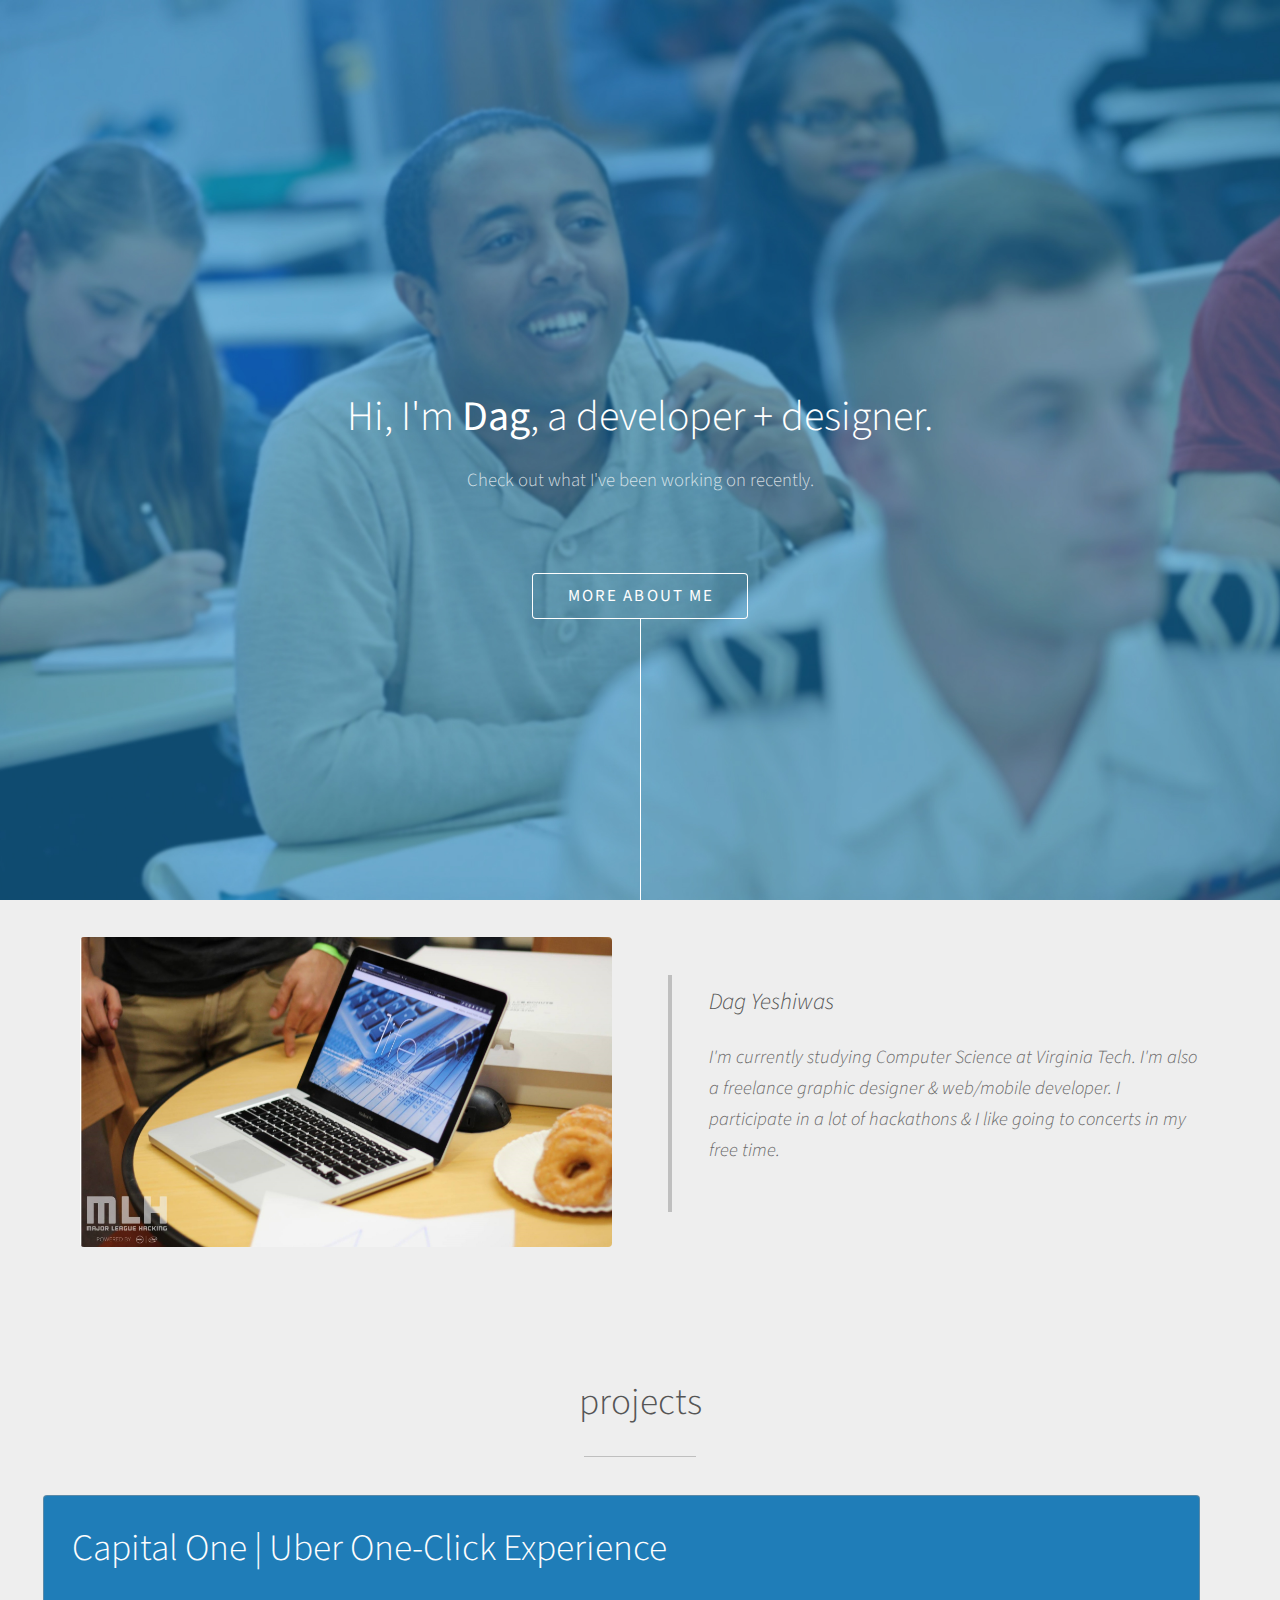
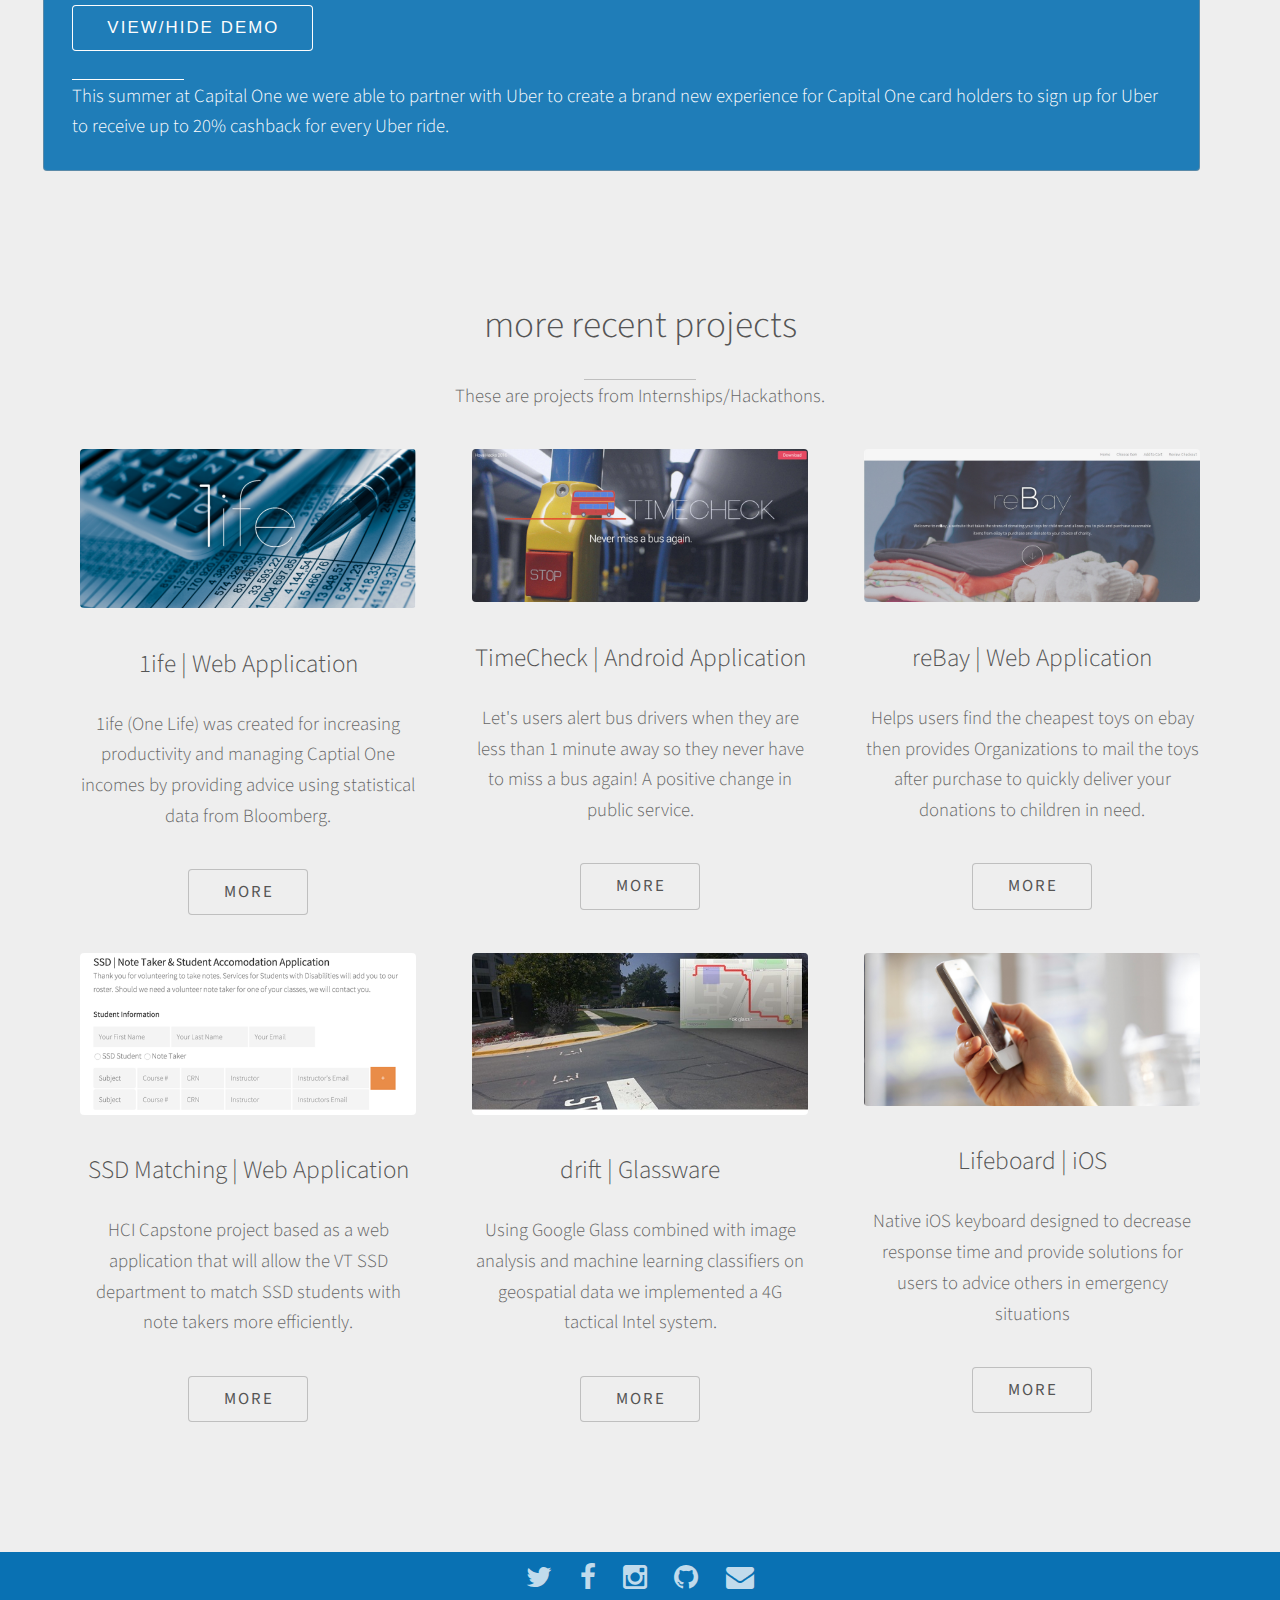
==== commit 320fe7cc: "added time check" ====
--- a/index.html
+++ b/index.html
@@ -98,6 +98,7 @@
 
 					<div class="row 150%">
 
+
 						<div class="4u$ 12u$(medium)">
 							<span class="image fit"><img src="images/rebay.jpg" alt="" /></span>
 							<h3>reBay | Web Application</h3>
@@ -108,6 +109,17 @@
 							</ul>
 						</div>
 
+																		<div class="4u$ 12u$(medium)">
+							<span class="image fit"><img src="images/timecheck.jpg" alt="" /></span>
+							<h3>TimeCheck | Android Application</h3>
+							<p>
+							Let's users alert bus drivers when they are less than 1 minute away so they never have to miss a bus again!  A positive change in public service.</p>
+							<ul class="actions">
+								<li><a href="http://timecheck.tk" target="_blank" class="button">More</a></li>
+							</ul>
+						</div>
+
+
 						<div class="4u 12u$(medium)">
 							<span class="image fit"><img src="images/pic04.jpg" alt="" /></span>
 							<h3>1ife | Web Application</h3>
@@ -117,6 +129,8 @@
 							</ul>
 						</div>
 
+
+
 						<div class="4u$ 12u$(medium)">
 							<span class="image fit"><img src="images/lifeboard.jpg" alt="" /></span>
 							<h3>Lifeboard | iOS</h3>
@@ -134,6 +148,7 @@
 								<li><a href="https://www.github.com/cozma/drift" target="_blank" class="button">More</a></li>
 							</ul>
 						</div>
+
 
 						<div class="4u$ 12u$(medium)"> 
 							<span class="image fit"><img src="images/ssd2.png" alt="" /></span>
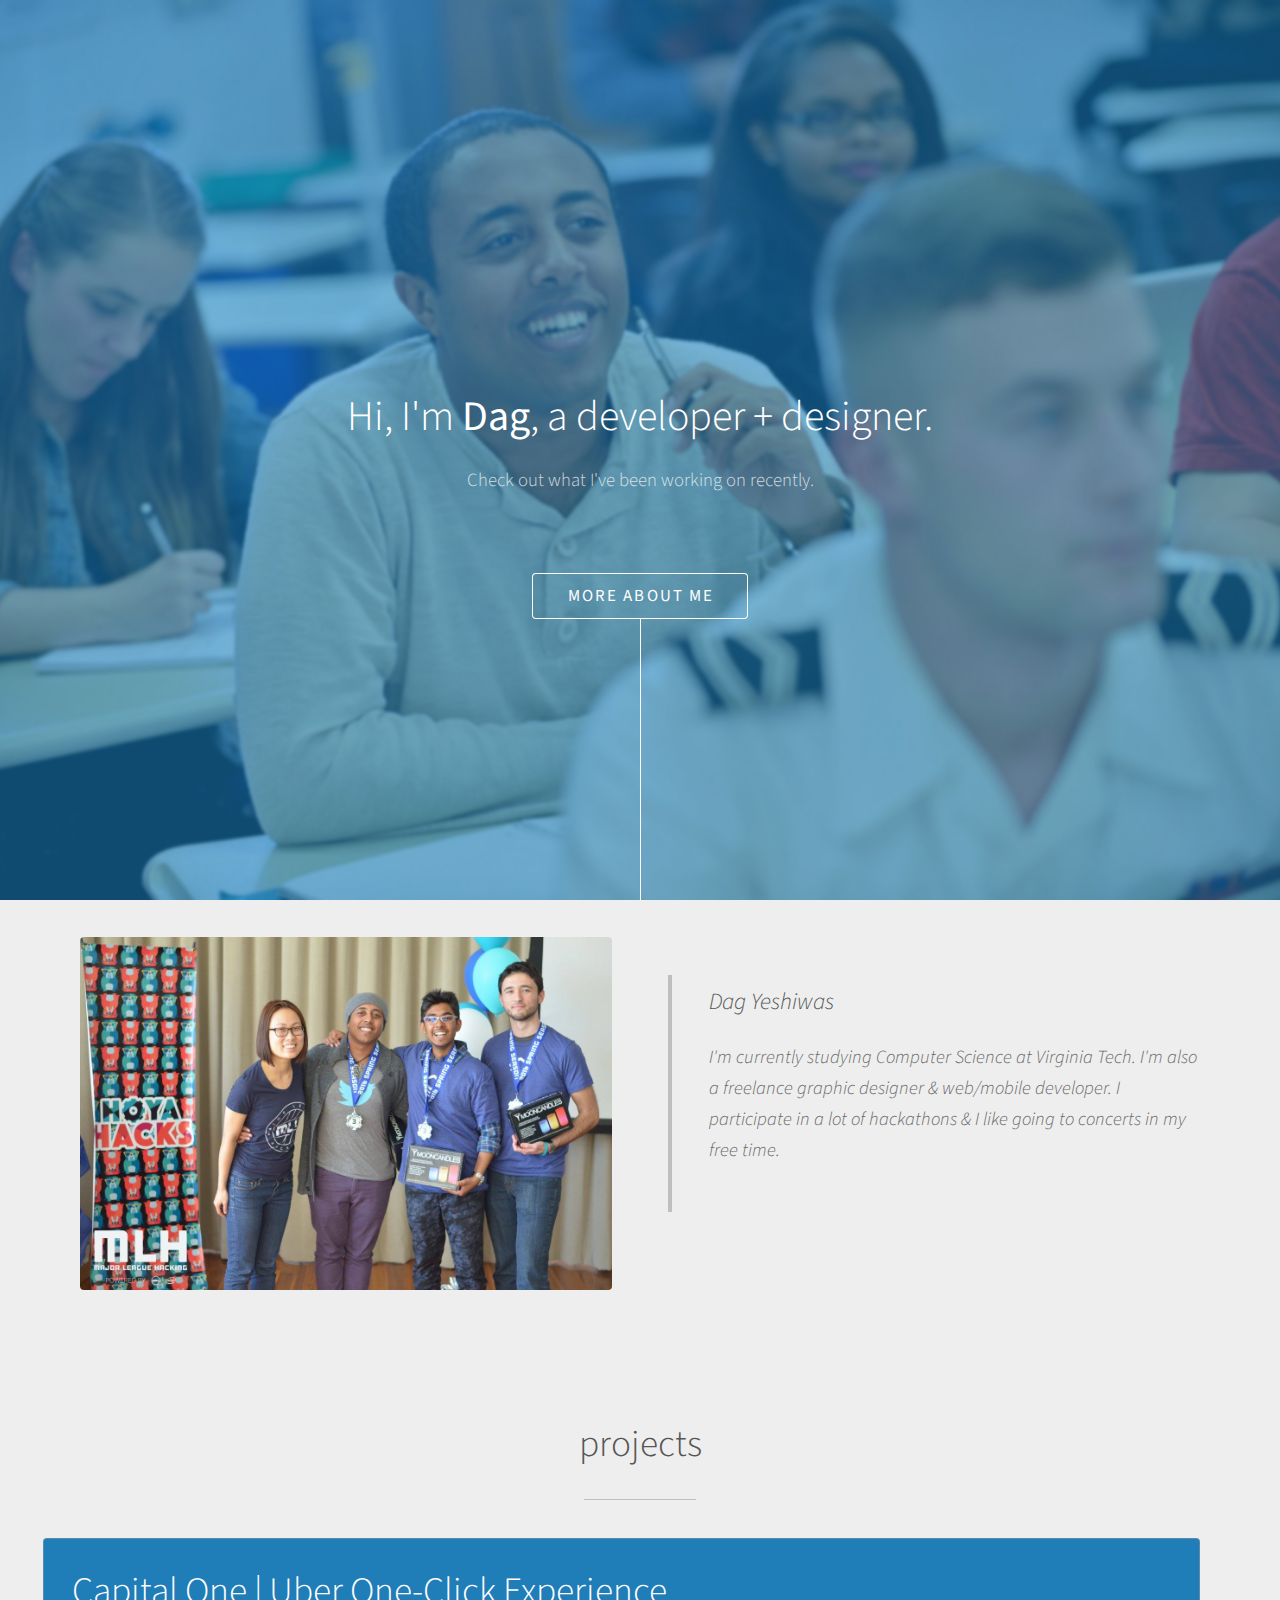
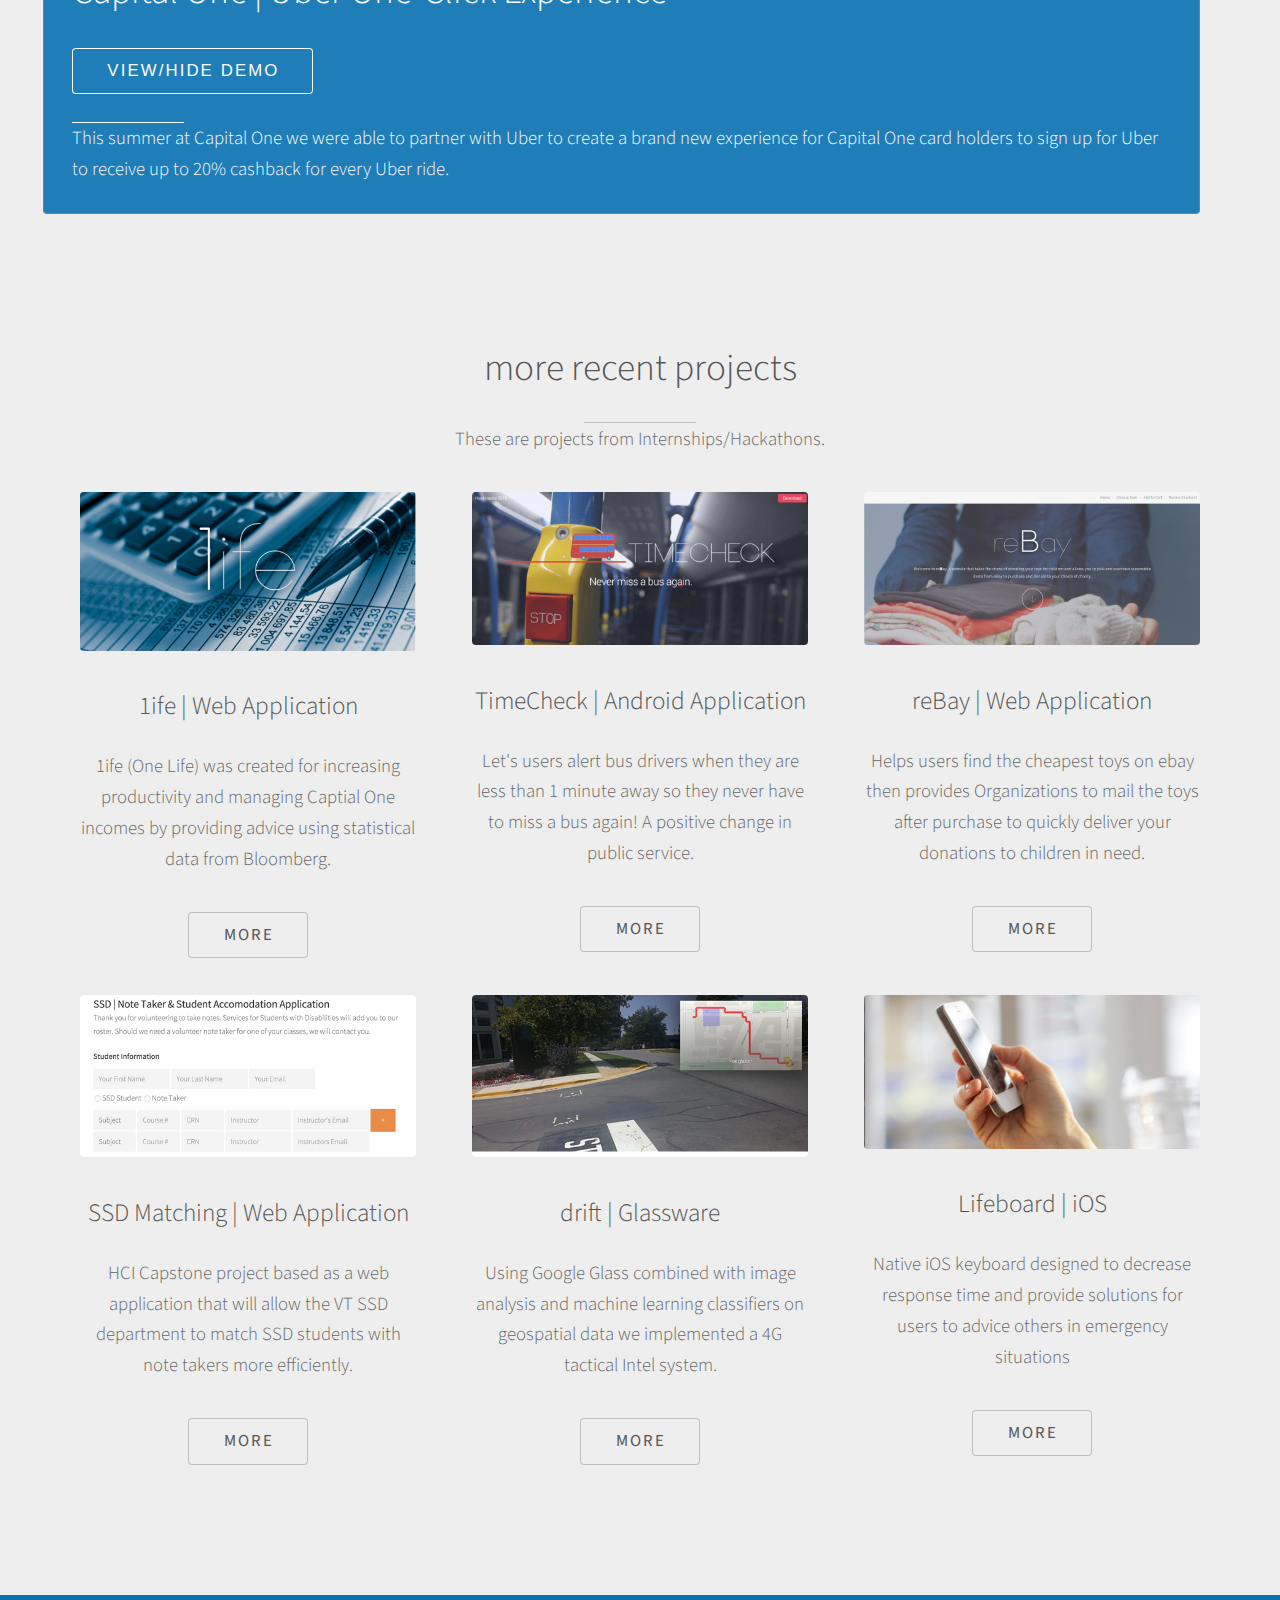
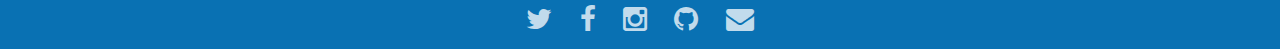
==== commit 47021f02: "changed photo" ====
--- a/index.html
+++ b/index.html
@@ -42,7 +42,7 @@
 
 						</div>
 						<div class="6u$ 12u$(medium) important(medium)">
-							<span class="image fit"><img src="images/pic01.jpg" alt="" /></span>
+							<span class="image fit"><img src="images/hoya.jpg" alt="" /></span>
 						</div>
 					</div>
 				</div>
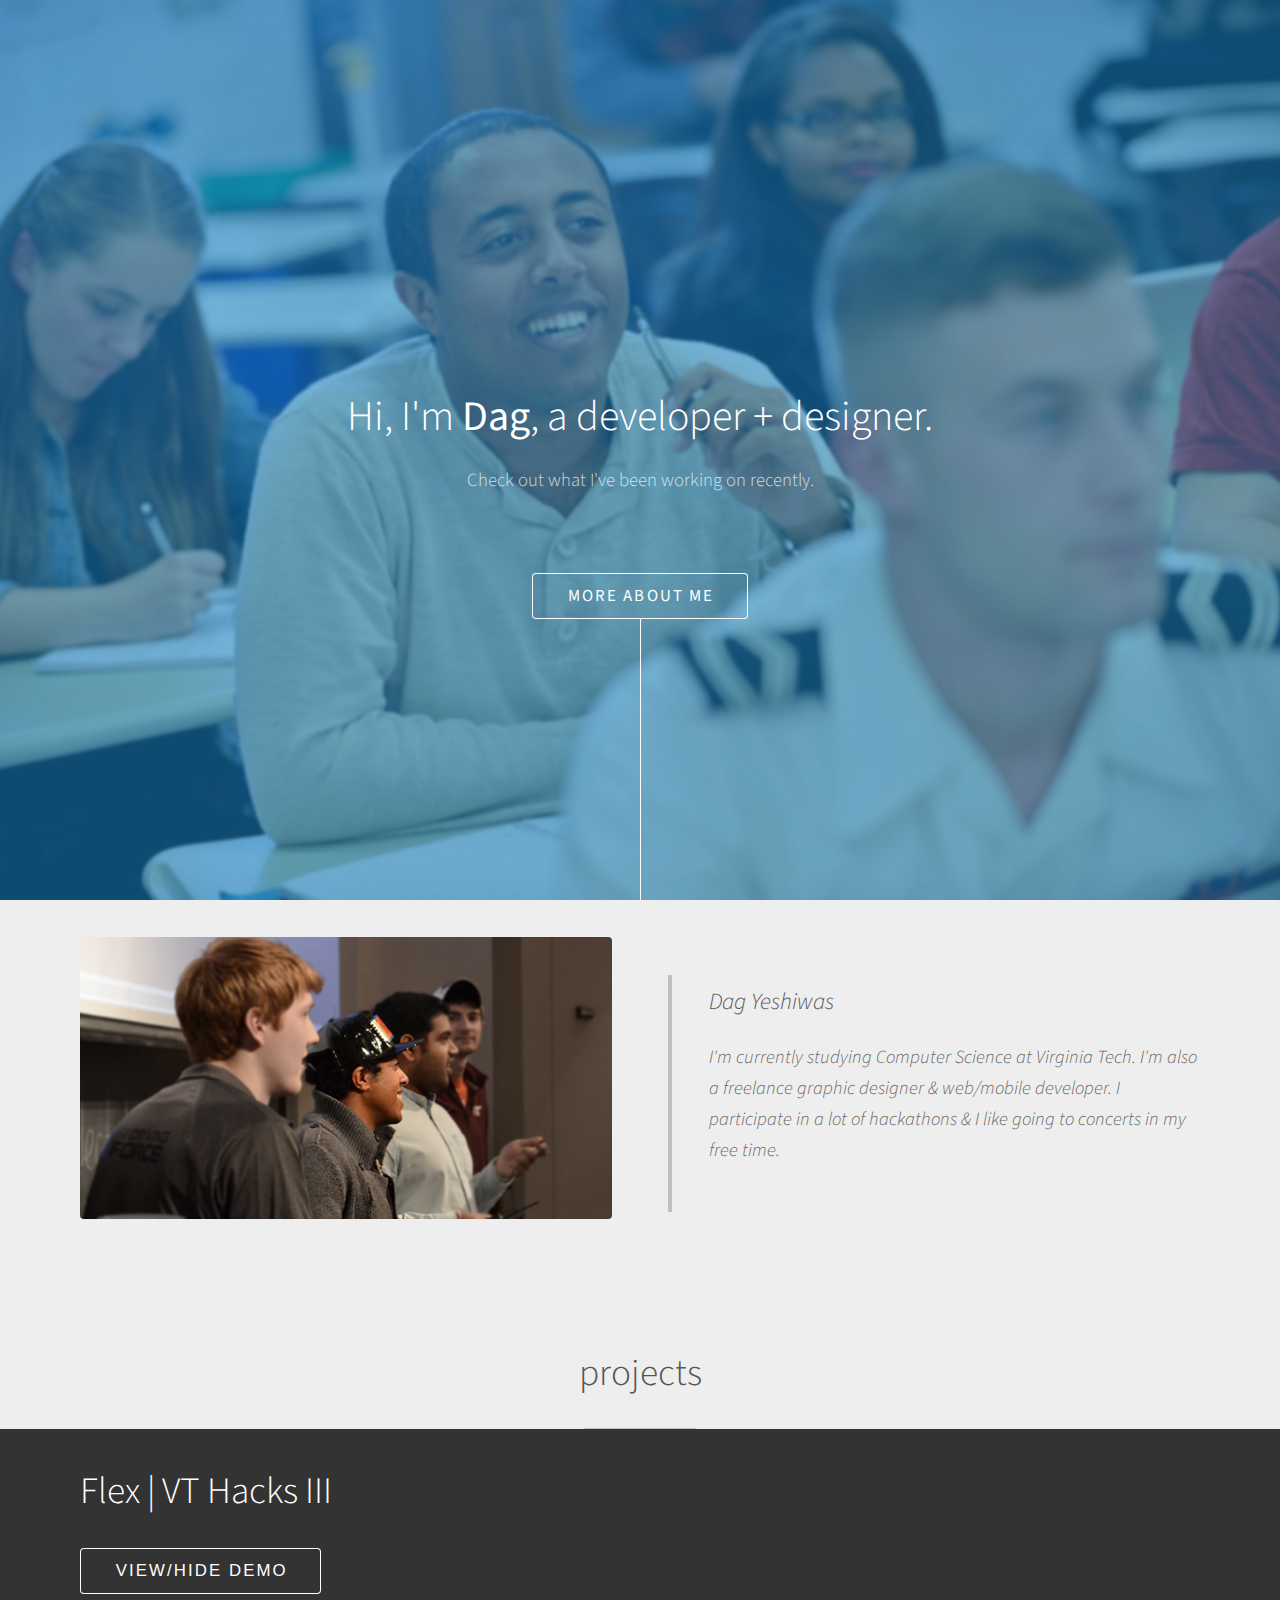
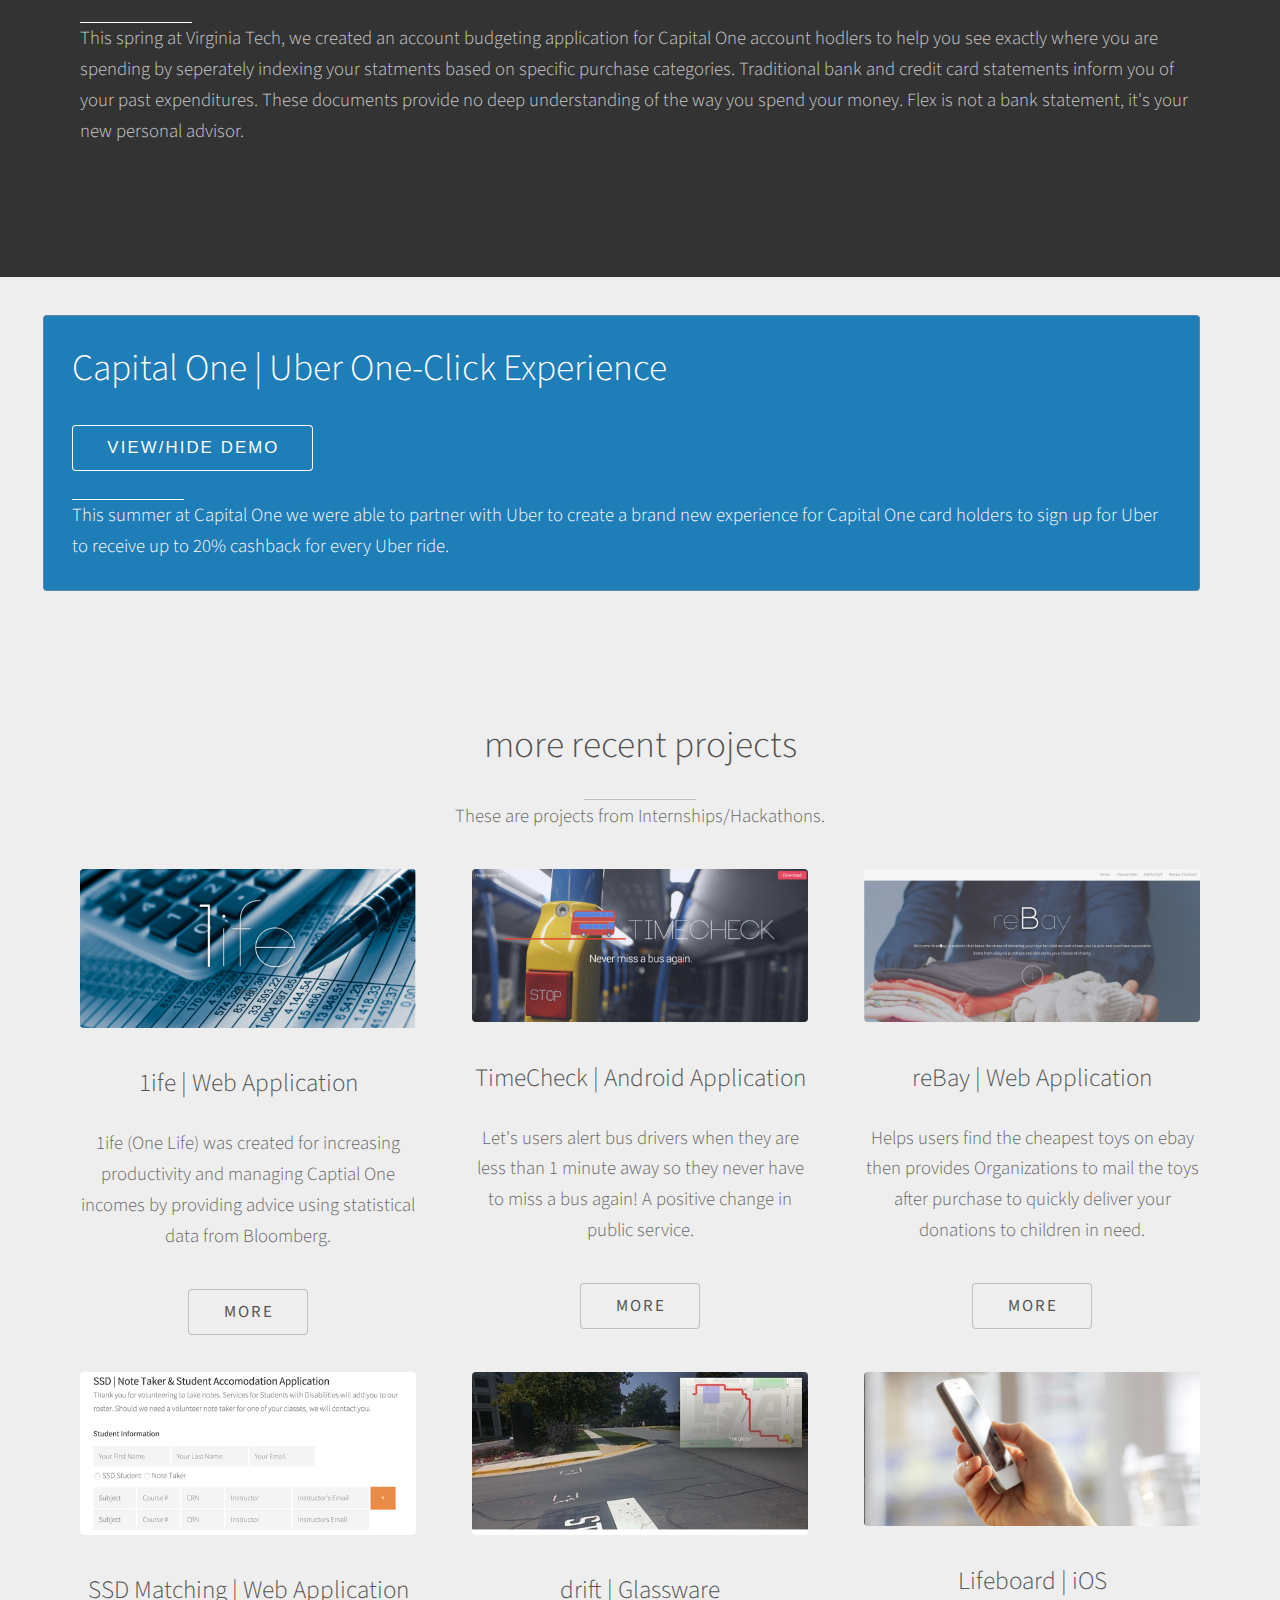
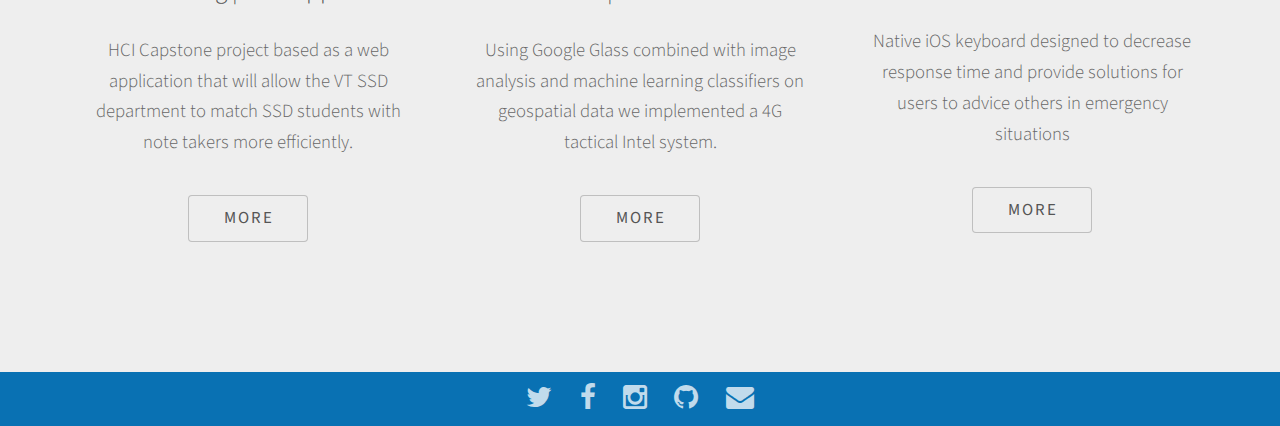
==== commit 32bb031e: "added Flex" ====
--- a/index.html
+++ b/index.html
@@ -42,7 +42,7 @@
 
 						</div>
 						<div class="6u$ 12u$(medium) important(medium)">
-							<span class="image fit"><img src="images/hoya.jpg" alt="" /></span>
+							<span class="image fit"><img src="images/dag.jpg" alt="" /></span>
 						</div>
 					</div>
 				</div>
@@ -51,6 +51,45 @@
 
 						<h2><a href="#twohalf" class="scrolly">projects</a></h2>
 						</header></center>
+
+			<section id="two" class="main style3">
+				<div class="container">
+					<div class="row 100%">
+						<div class=" 12u$(small) box2">
+						<!--
+							<ul class="major-icons">
+								<li><span class="icon style1 major fa-code"></span></li>
+								<li><span class="icon style2 major fa-bolt"></span></li>
+								<li><span class="icon style3 major fa-camera-retro"></span></li>
+								<li><span class="icon style4 major fa-cog"></span></li>
+								<li><span class="icon style5 major fa-desktop"></span></li>
+								<li><span class="icon style6 major fa-calendar"></span></li>
+							</ul>
+							-->
+							<header class="major">
+								<a href="#two" class="scrolly"><h2>Flex | 
+								VT Hacks III</h2></br></a>
+
+							<div id="bg_container">
+
+								<div id="spoiler2" style="display:none"> 
+									<iframe width="100%" height="700px" src="https://www.youtube.com/embed/-gGIv6hYjWM?version=3&loop=0&rel=0&autoplay=1&showinfo=0&controls=0" frameborder="0" ></iframe>
+								</div> 
+
+								<button title="Click to show/hide content" type="button" onclick="if(document.getElementById('spoiler2') .style.display=='none') {document.getElementById('spoiler2') .style.display=''}else{document.getElementById('spoiler2') .style.display='none'}"><a href="#two" class="scrolly">View/Hide Demo</a></button> </br>
+
+							</div>		
+
+							</header>
+							<p>This spring at Virginia Tech, we created an account budgeting application for Capital One account hodlers to help you see exactly where you are spending by seperately indexing your statments based on specific
+							purchase categories. Traditional bank and credit card statements inform you of your past expenditures. These documents provide no deep understanding of the way you spend your money. Flex is not a bank statement, it's your new personal advisor.</p>
+
+						</div>
+
+
+					</div>
+				</div>
+			</section> 
 
 		<!-- Two -->
 			<section id="two" class="main style2">
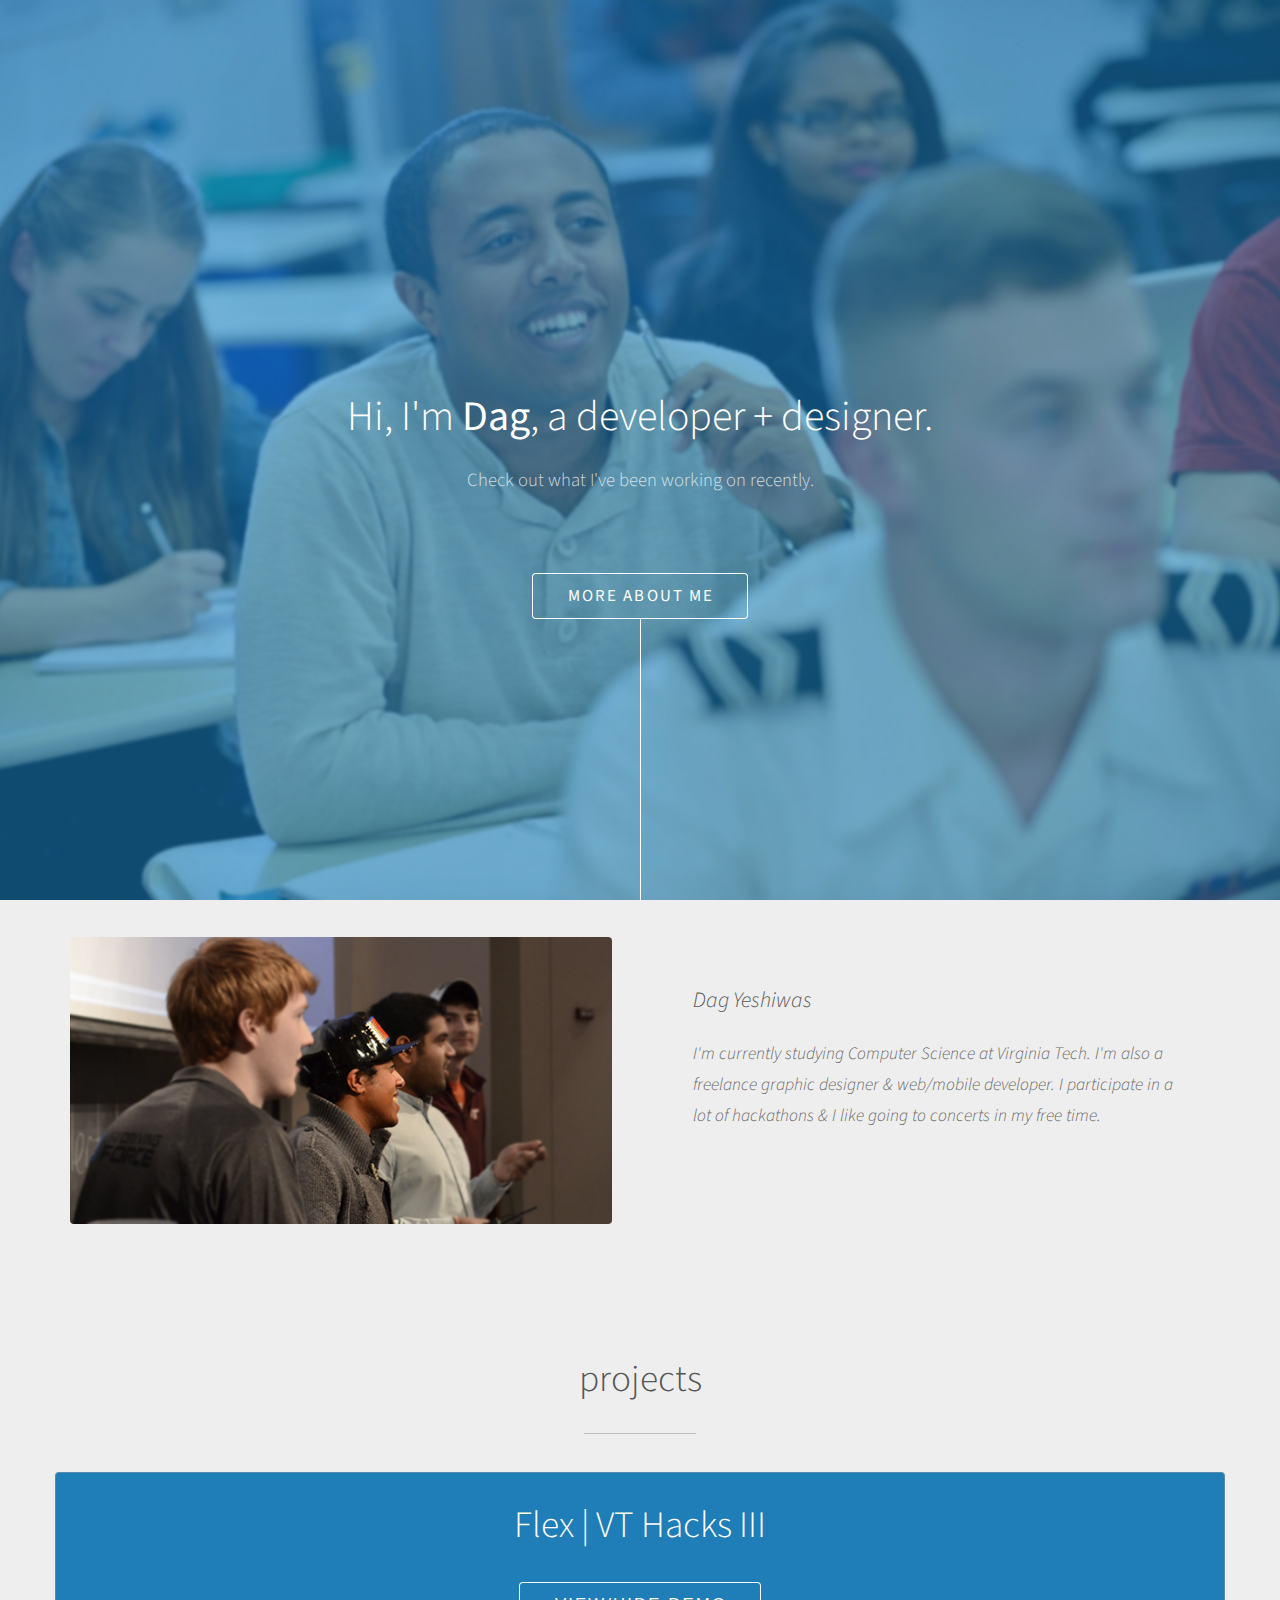
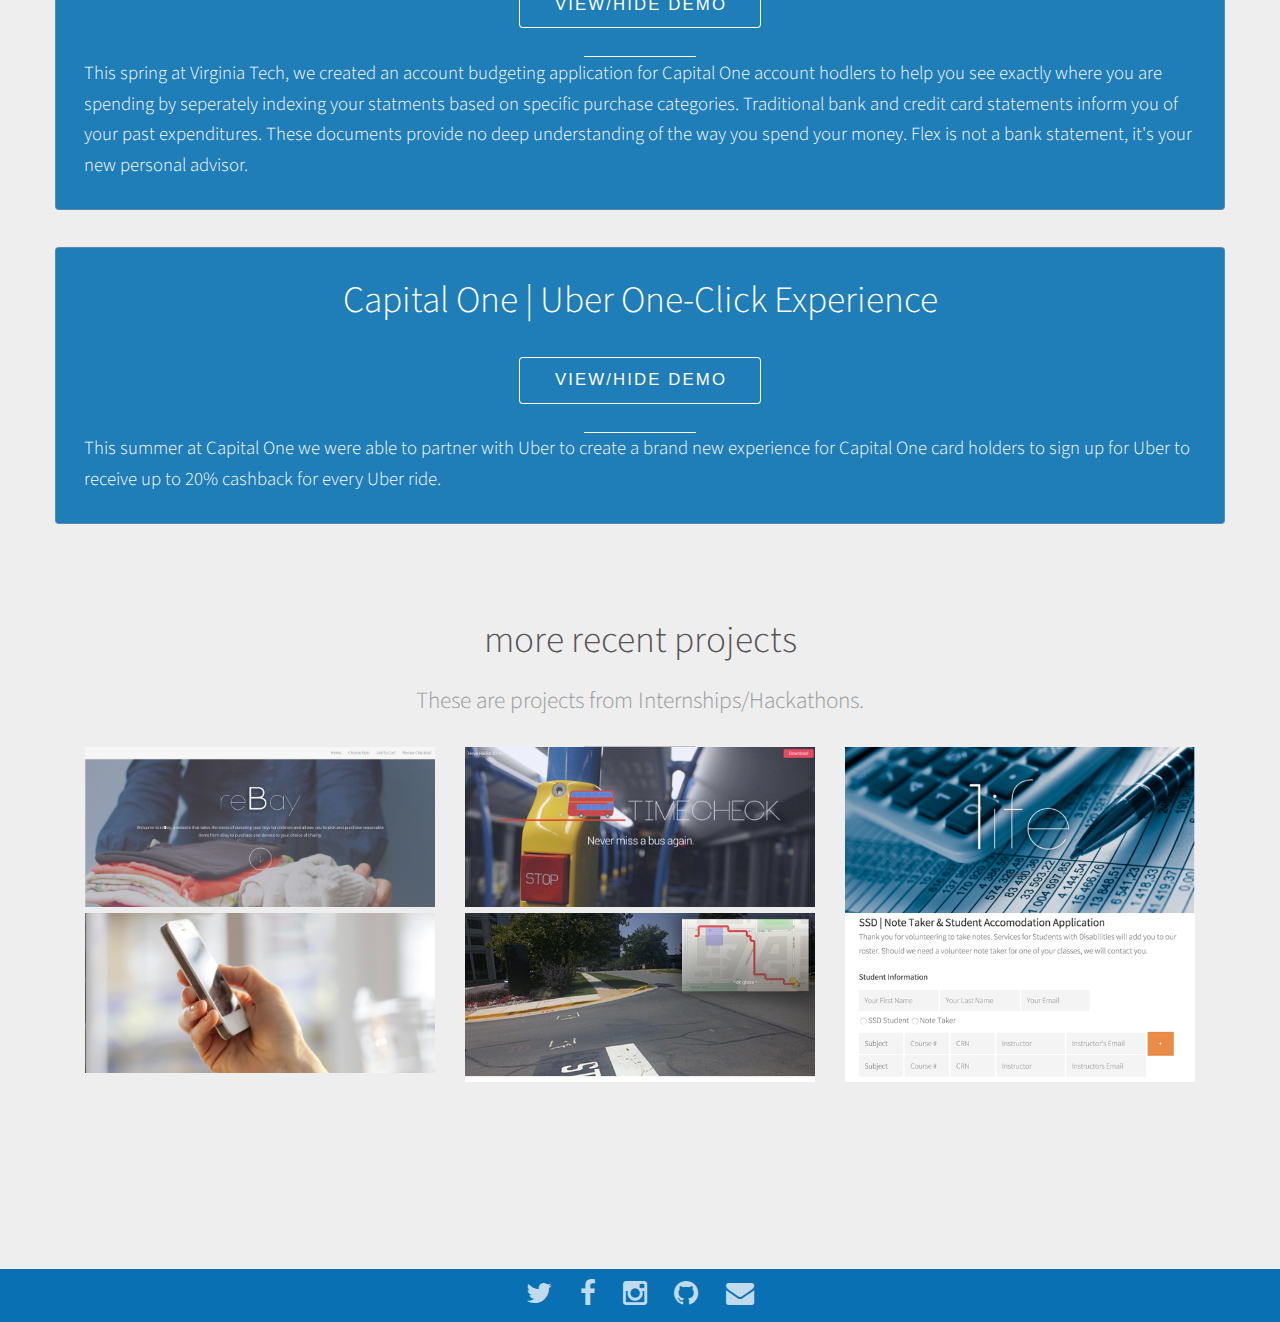
==== commit 0d1e0733: "changed css" ====
--- a/index.html
+++ b/index.html
@@ -6,6 +6,10 @@
 		<meta name="viewport" content="width=device-width, initial-scale=1" />
 		<!--[if lte IE 8]><script src="assets/js/ie/html5shiv.js"></script><![endif]-->
 		<link rel="stylesheet" href="assets/css/main.css" />
+				<link rel="stylesheet" href="assets/css/bootstrap.css" />
+				    <link rel="stylesheet" href="assets/css/bootstrap.min.css" type="text/css">
+
+
 		<!--[if lte IE 8]><link rel="stylesheet" href="assets/css/ie8.css" /><![endif]-->
 		<!--[if lte IE 9]><link rel="stylesheet" href="assets/css/ie9.css" /><![endif]-->
 	</head>
@@ -37,8 +41,8 @@
 							<blockquote class="embedly-card"><h4><a href="http://linkedin.com/in/dagmawiyeshiwas">Dag Yeshiwas </a></h4><p>I'm currently studying Computer Science at Virginia Tech.
 							I'm also a freelance graphic designer & web/mobile developer.  I participate in 
 							a lot of hackathons & I like going to concerts in my free time.</p></blockquote>
-<script async src="//cdn.embedly.com/widgets/platform.js" charset="UTF-8"></script>
-							</p>
+<!-- <script async src="js/embedly.js" charset="UTF-8"></script>
+ -->							</p>
 
 						</div>
 						<div class="6u$ 12u$(medium) important(medium)">
@@ -52,10 +56,10 @@
 						<h2><a href="#twohalf" class="scrolly">projects</a></h2>
 						</header></center>
 
-			<section id="two" class="main style3">
+			<section id="two" class="main style2">
 				<div class="container">
 					<div class="row 100%">
-						<div class=" 12u$(small) box2">
+						<div class=" 12u$(small) box">
 						<!--
 							<ul class="major-icons">
 								<li><span class="icon style1 major fa-code"></span></li>
@@ -127,7 +131,7 @@
 
 
 		<!-- Three -->
-			<section id="three" class="main style1 special">
+<!-- 			<section id="three" class="main style1 special">
 				<div class="container">
 					<header class="major">
 						<h2><a href="#three" class="scrolly">more recent projects</a></h2>
@@ -202,7 +206,120 @@
 
 					</div>
 				</div>
-			</section>
+			</section> -->
+
+
+<section class="no-padding" id="portfolio">
+<div class="container port">
+<header class="major">
+	<h2><a href="http://www.vtu.org.vt.edu/reBay/index.html" class="scrolly">more recent projects</a></h2>
+	<p>These are projects from Internships/Hackathons.</p>
+</header>
+					
+    <div class="container-fluid">
+        <div class="row no-gutter">
+            <div class="col-lg-4 col-sm-6">
+                <a href="http://www.vtu.org.vt.edu/reBay/index.html" class="portfolio-box">
+                    <img src="images/rebay.jpg" class="img-responsive" alt="">
+                    <div class="portfolio-box-caption">
+                        <div class="portfolio-box-caption-content">
+                                                    <div class="project-name">
+                                reBay
+                            </div>
+                            <div class="project-category text-faded">
+                                Web 
+                            </div>
+
+                        </div>
+                    </div>
+                </a>
+            </div>
+            <div class="col-lg-4 col-sm-6">
+                <a href="http://timecheck.tk" class="portfolio-box">
+                    <img src="images/timecheck.jpg" class="img-responsive" alt="">
+                    <div class="portfolio-box-caption">
+                        <div class="portfolio-box-caption-content">
+                                                    <div class="project-name">
+                                TimeCheck
+                            </div>
+                            <div class="project-category text-faded">
+                                Android
+                            </div>
+
+                        </div>
+                    </div>
+                </a>
+            </div>
+            <div class="col-lg-4 col-sm-6">
+                <a href="http://vthacks2015.devpost.com/submissions/32694-1ife.html" class="portfolio-box">
+                    <img src="images/pic04.jpg" class="img-responsive" alt="">
+                    <div class="portfolio-box-caption">
+                        <div class="portfolio-box-caption-content">
+                                                    <div class="project-name">
+                                 1ife
+                            </div>
+                            <div class="project-category text-faded">
+                                Web 
+                            </div>
+
+                        </div>
+                    </div>
+                </a>
+            </div>
+            <div class="col-lg-4 col-sm-6">
+                <a href="http://devpost.com/software/lifeboard.html" class="portfolio-box">
+                    <img src="images/lifeboard.jpg" class="img-responsive" alt="">
+                    <div class="portfolio-box-caption">
+                        <div class="portfolio-box-caption-content">
+                                                    <div class="project-name">
+                                Lifeboard
+                            </div>
+                            <div class="project-category text-faded">
+                                iOS
+                            </div>
+
+                        </div>
+                    </div>
+                </a>
+            </div>
+            <div class="col-lg-4 col-sm-6">
+                <a href="https://www.github.com/cozma/drift" class="portfolio-box">
+                    <img src="images/header2.jpg" class="img-responsive" alt="">
+                    <div class="portfolio-box-caption">
+                        <div class="portfolio-box-caption-content">
+                                                    <div class="project-name">
+                                drift
+                            </div>
+                            <div class="project-category text-faded">
+                                Glassware
+                            </div>
+
+                        </div>
+                    </div>
+                </a>
+            </div>
+            <div class="col-lg-4 col-sm-6">
+                <a href="https://github.com/justaniles/ssd-matching" class="portfolio-box">
+                    <img src="images/ssd2.png" class="img-responsive" alt="">
+                    <div class="portfolio-box-caption">
+                        <div class="portfolio-box-caption-content">
+                                                    <div class="project-name">
+                                SSD Matching 
+                            </div>
+                            <div class="project-category text-faded">
+                                Web 
+                            </div>
+
+                        </div>
+                    </div>
+                </a>
+            </div>
+        </div>
+    </div>
+    </div>
+
+</section>
+
 
 		<!-- Four 
 			<section id="four" class="main style2 special">
--- a/assets/css/main.css
+++ b/assets/css/main.css
@@ -50,12 +50,72 @@
 		box-sizing: border-box;
 	}
 
+
+	#bg_container{ 
+		height:100%; 
+	}
+
+
+	.no-padding {
+  padding: 0; }
+
+  .portfolio-box {
+  position: relative;
+  display: block;
+  max-width: 650px;
+  margin: 0 auto; }
+  .portfolio-box .portfolio-box-caption {
+    color: white;
+    opacity: 0;
+    display: block;
+    background: rgba(9, 113, 179, 0.4);
+    position: absolute;
+    bottom: 0;
+    text-align: center;
+    width: 100%;
+    height: 100%;
+    -webkit-transition: all 0.35s;
+    -moz-transition: all 0.35s;
+    transition: all 0.35s; }
+    .portfolio-box .portfolio-box-caption .portfolio-box-caption-content {
+      width: 100%;
+      text-align: center;
+      position: absolute;
+      top: 50%;
+      transform: translateY(-50%); }
+      .portfolio-box .portfolio-box-caption .portfolio-box-caption-content .project-category,
+      .portfolio-box .portfolio-box-caption .portfolio-box-caption-content .project-name {
+        font-family: 'Open Sans', 'Helvetica Neue', Arial, sans-serif;
+        padding: 0 15px; 
+    }
+      .portfolio-box .portfolio-box-caption .portfolio-box-caption-content .project-category {
+        text-transform: uppercase;
+        font-weight: 600;
+        font-size: 14px; }
+      .portfolio-box .portfolio-box-caption .portfolio-box-caption-content .project-name {
+        font-size: 18px; }
+  .portfolio-box:hover .portfolio-box-caption {
+    opacity: 1; }
+  @media (min-width: 768px) {
+    .portfolio-box .portfolio-box-caption .portfolio-box-caption-content .project-category {
+      font-size: 16px; }
+    .portfolio-box .portfolio-box-caption .portfolio-box-caption-content .project-name {
+      font-size: 50px; 
+      padding-bottom: .2em;
+      } }
+
+
 /* Containers */
 
 	.container {
 		margin-left: auto;
 		margin-right: auto;
 	}
+	.container.port {
+		padding-bottom: 10em;
+
+	}
+
 
 	.container.\31 25\25 {
 		width: 100%;
@@ -179,6 +239,9 @@
 
 		.container {
 			width: 100% !important;
+		}
+		p {
+			font-size: 15px;
 		}
 
 	}
@@ -1986,6 +2049,7 @@
 
 	header.major {
 		margin: 0 0 -0.5em 0;
+		text-align: center;
 	}
 
 		header.major:after {
@@ -2222,6 +2286,30 @@
 		}
 
 		.box.alt {
+			border: 0;
+			border-radius: 0;
+			padding: 0;
+		}
+
+		/* Box 2 */
+
+	.box2 {
+		border-radius: 4px;
+		border: solid 1px rgba(144, 144, 144, 0.5);
+		margin-bottom: 0em;
+		padding: 1.5em;
+		background-color: #307CB2;
+		opacity: 0.9;
+
+	}
+
+		.box2 > :last-child,
+		.box2 > :last-child > :last-child,
+		.box2 > :last-child > :last-child > :last-child {
+			margin-bottom: 0;
+		}
+
+		.box2.alt {
 			border: 0;
 			border-radius: 0;
 			padding: 0;
@@ -2806,10 +2894,10 @@
 			}
 
 		.main.style3 {
-			background-color: #333;
+			background-color: #EEE;
 			color: rgba(255, 255, 255, 0.75);
 			background-attachment: fixed,							fixed;
-			background-image: url(""), url("../../images/header2.jpg");
+			/*background-image: url(""), url("../../images/header2.jpg");*/
 			background-size: auto,							cover;
 		}
 
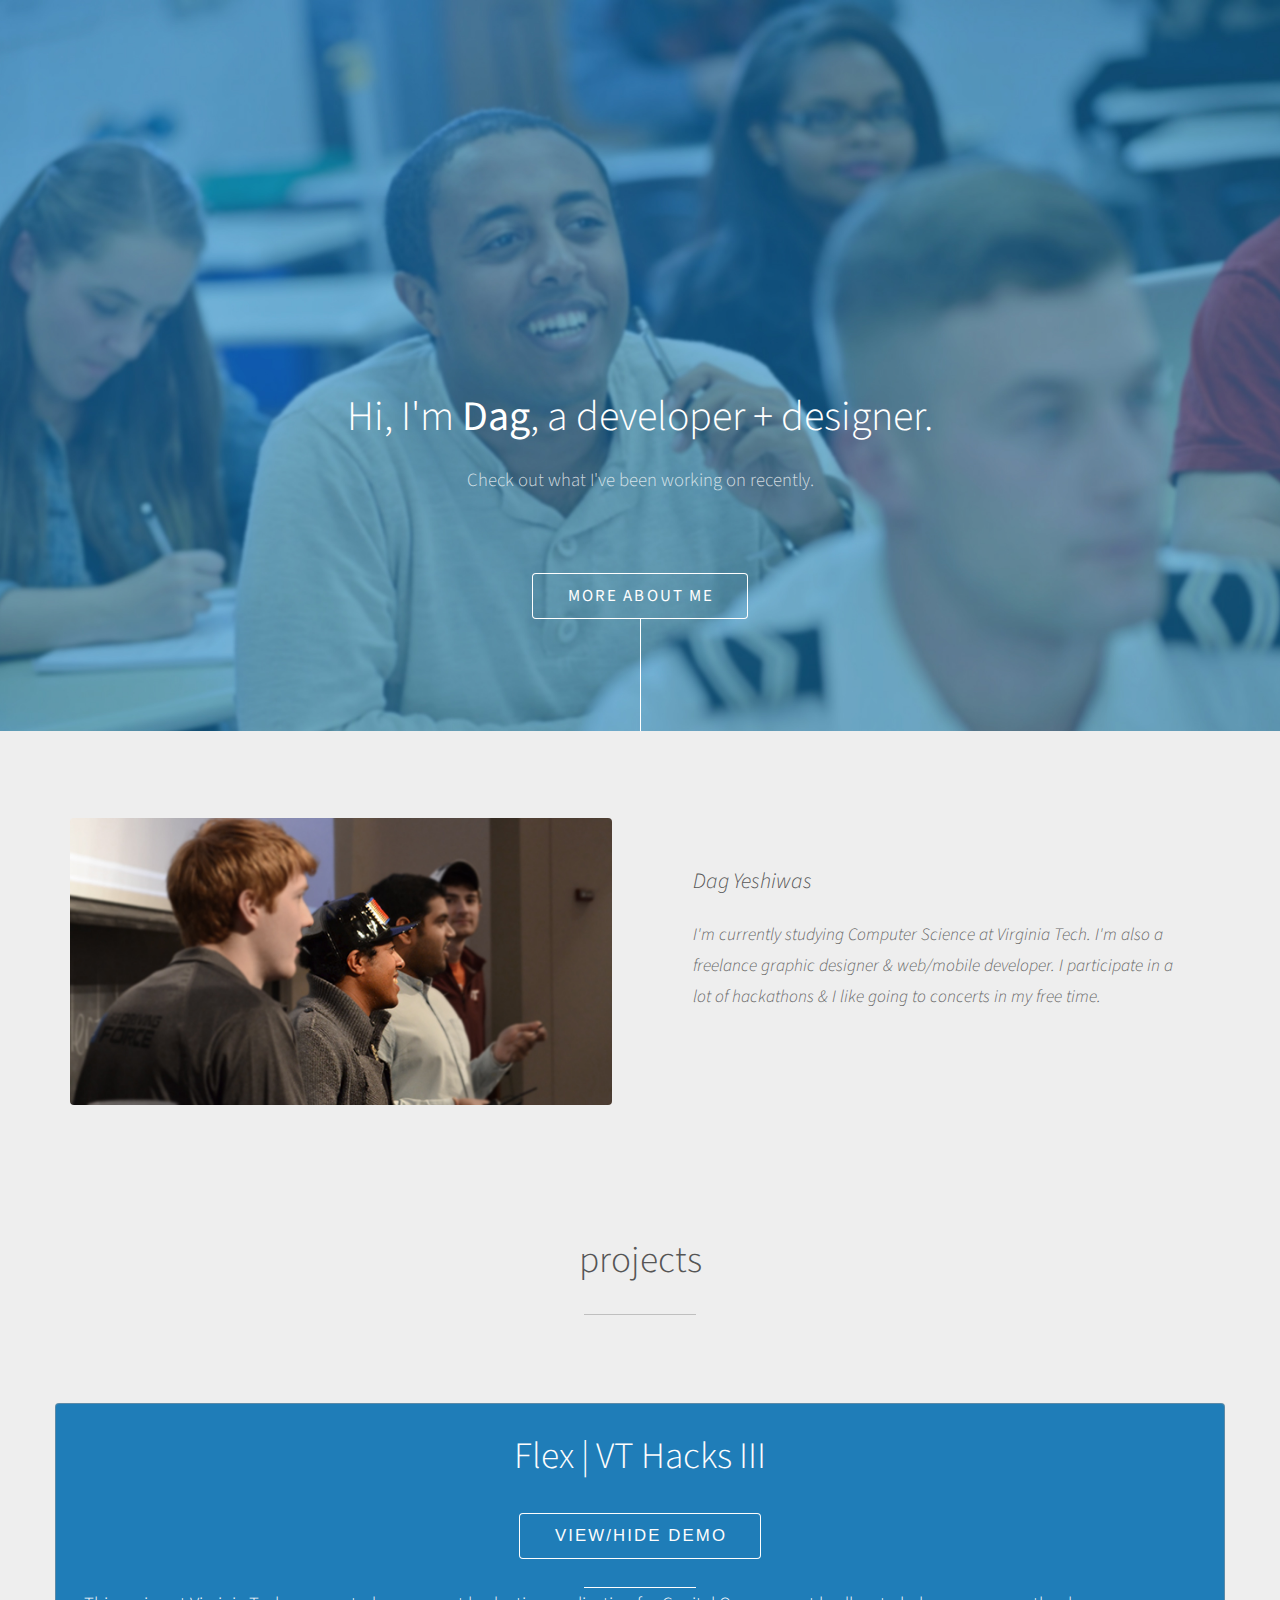
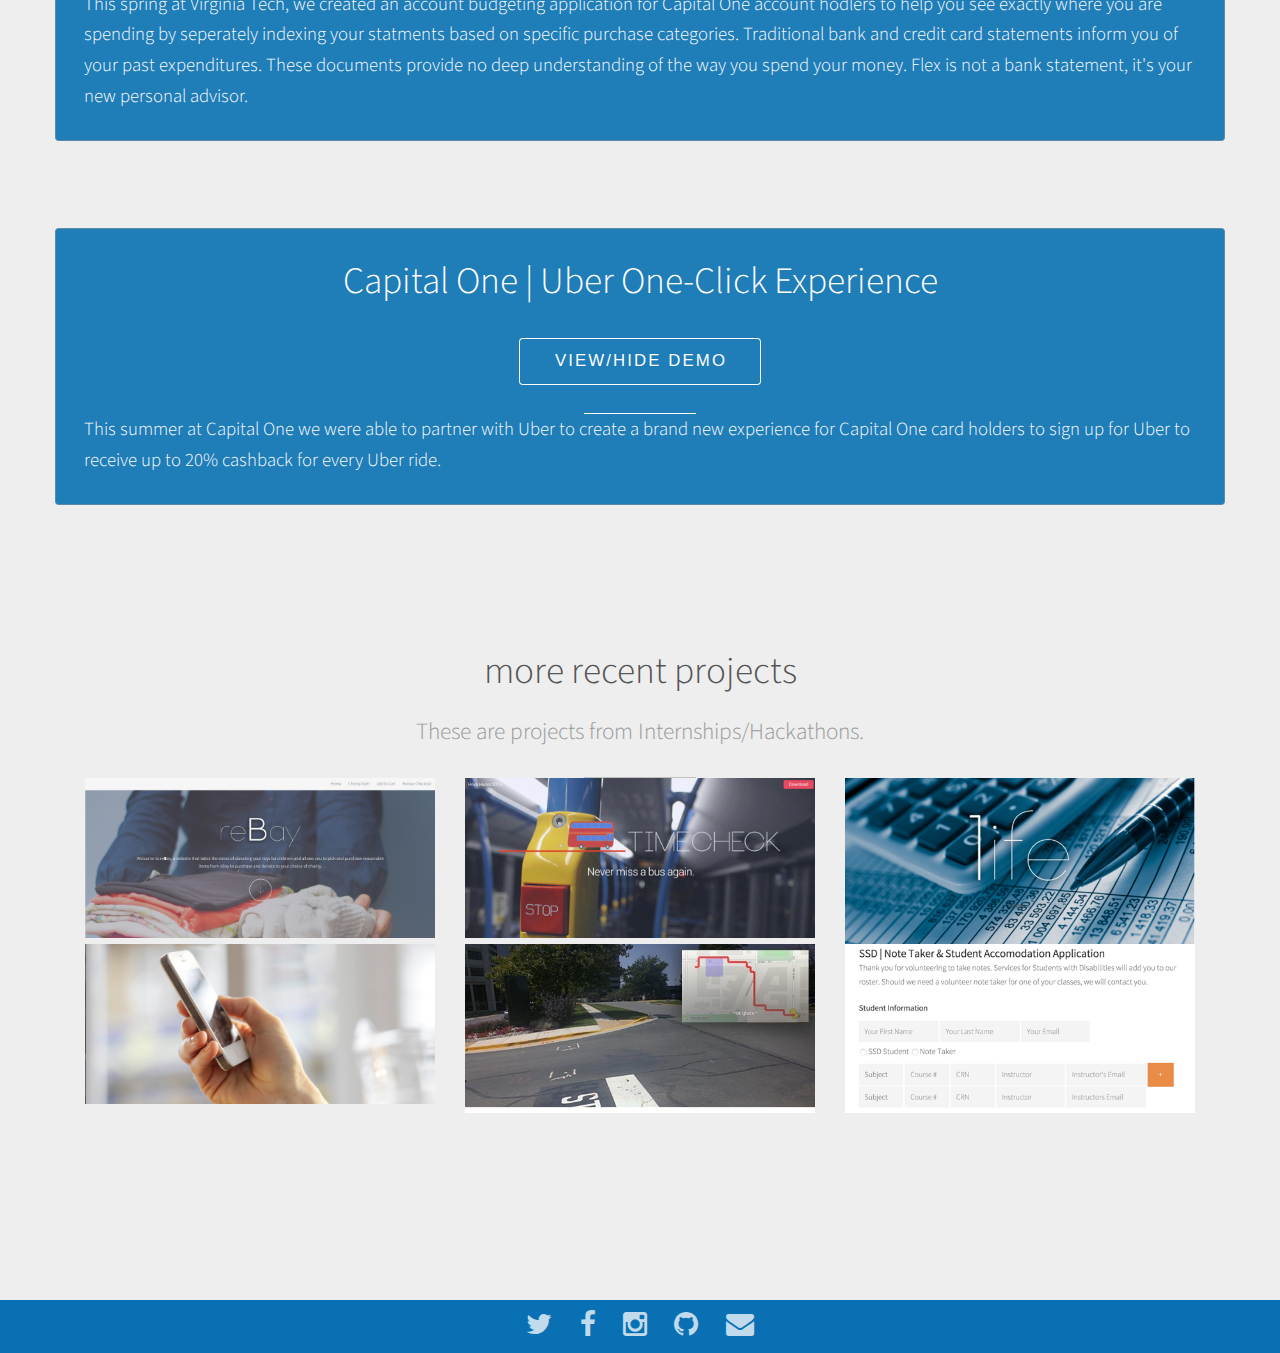
==== commit 201c87bb: "fixing mobile" ====
--- a/index.html
+++ b/index.html
@@ -20,7 +20,7 @@
 				<div class="inner"></br></br></br></br></br></br></br></br></br>
 					<h1>Hi, I'm <strong>Dag</strong>, a developer + designer.<br />
 					 </h1>
-					<p><a href="#one" class="scrolly">Check out what I've been 
+					<p><a href="#two" class="scrolly">Check out what I've been 
 					working on recently.</p></br> 
 
 
--- a/assets/css/main.css
+++ b/assets/css/main.css
@@ -110,9 +110,12 @@
 	.container {
 		margin-left: auto;
 		margin-right: auto;
+		padding-top:  50px;
+
 	}
 	.container.port {
 		padding-bottom: 10em;
+
 
 	}
 
@@ -2993,10 +2996,9 @@
 		background-image: url("images/header3.jpg");
 		background-position: center, center,						center center,					center center;
 		background-size: cover,							cover,							cover;
-		min-width: 100vw;
-		min-height:  100vh;
+		min-width: 100%;
+		min-height:  100%;
 		background-repeat: no-repeat;
-		
 
 		overflow: hidden;
 		position: relative;
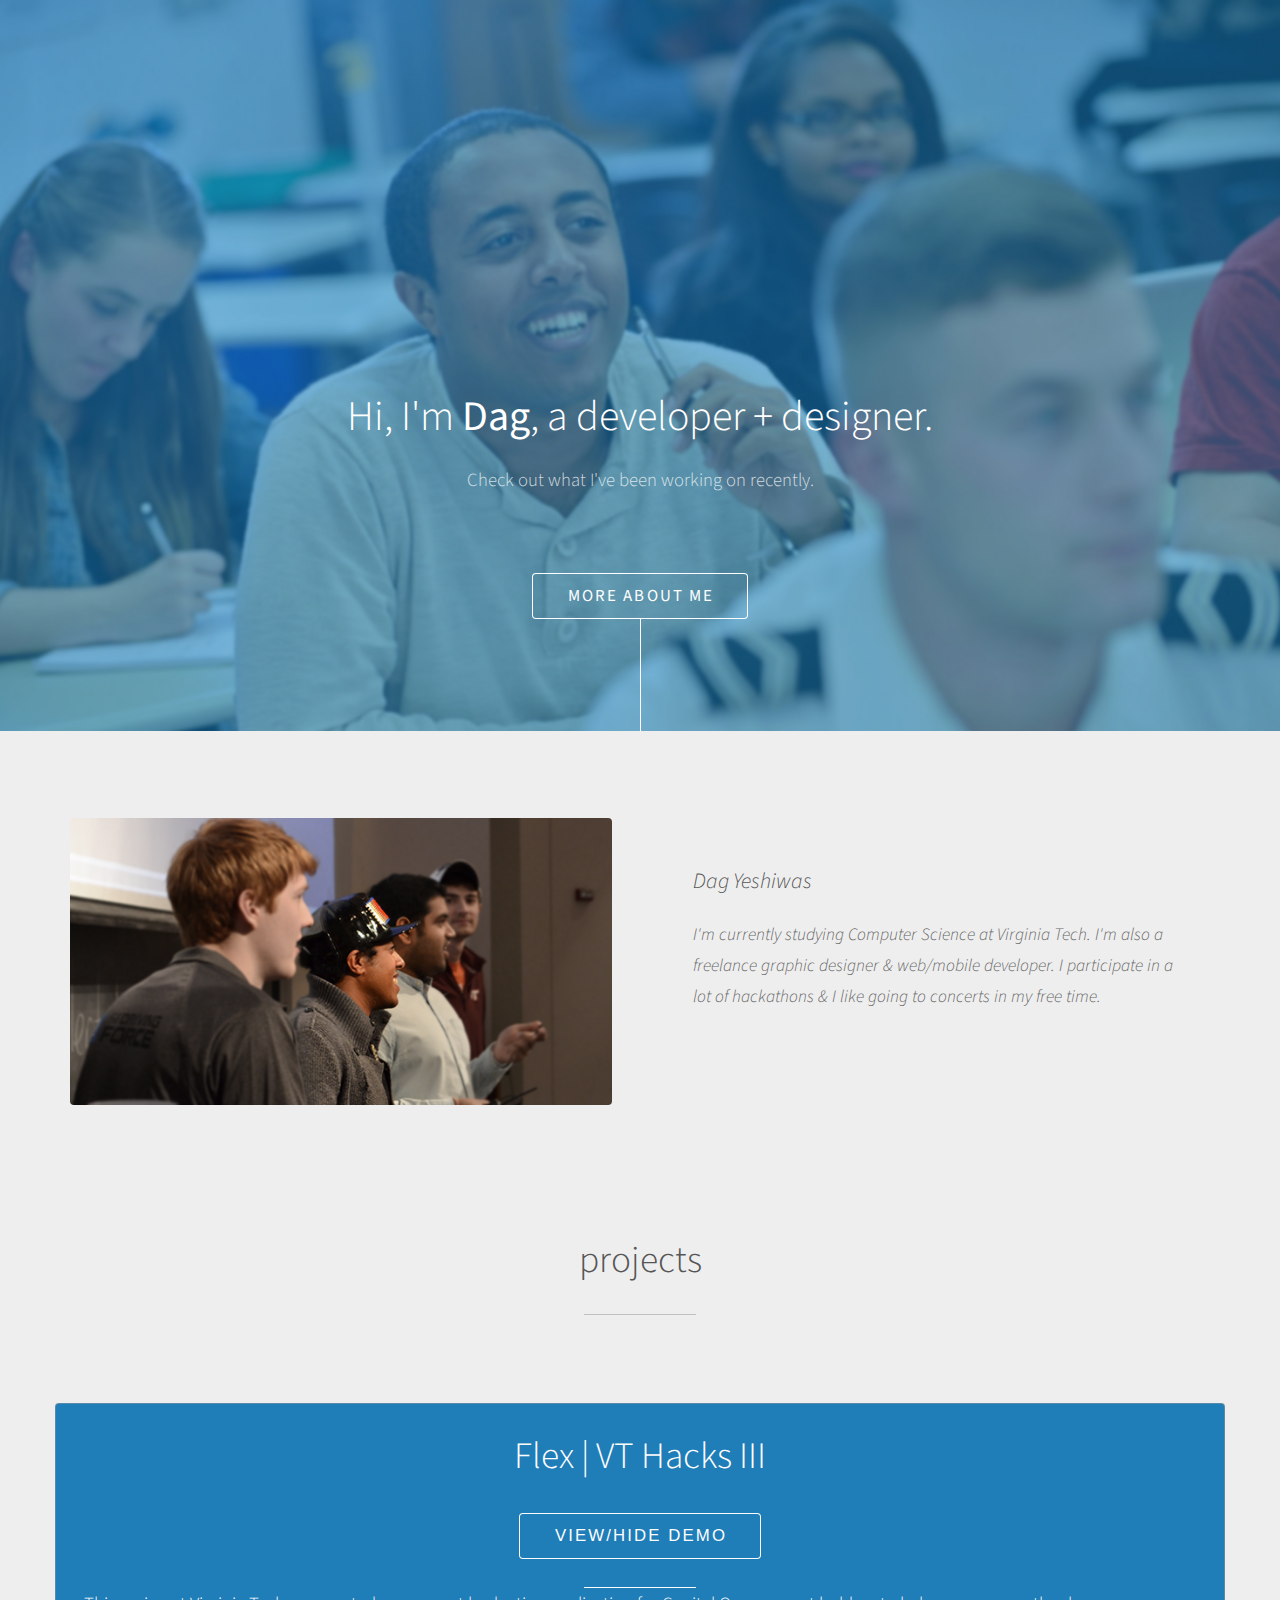
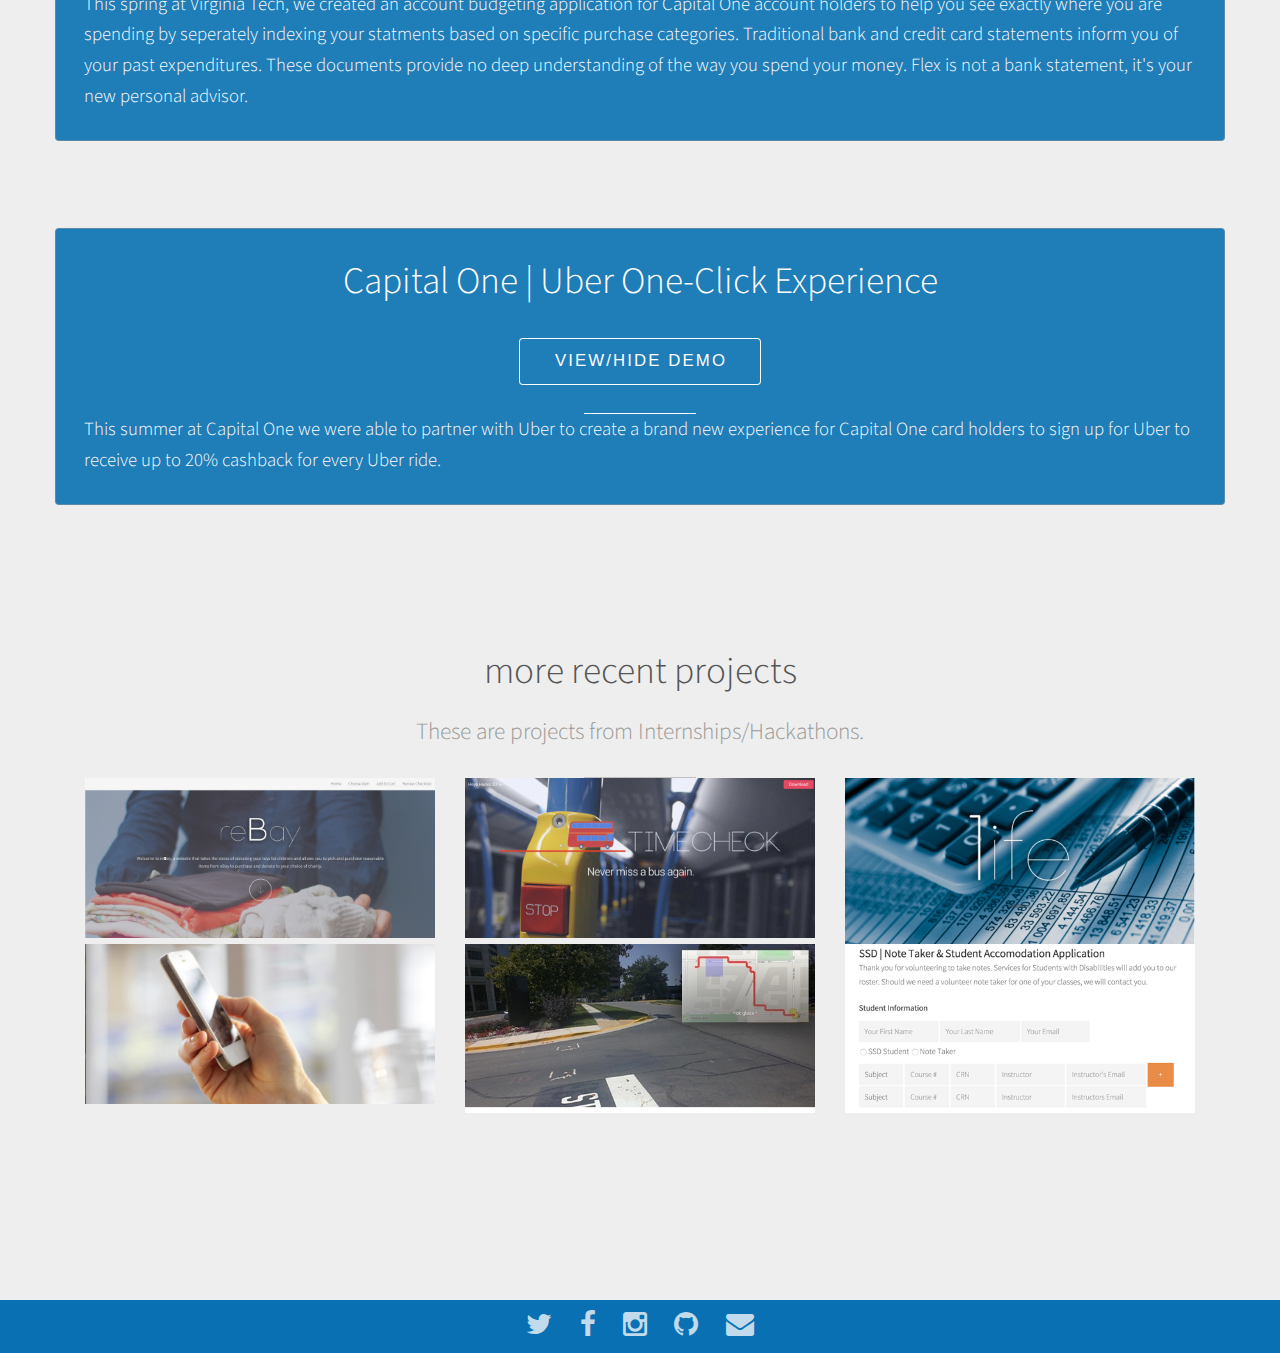
==== commit 8f910c88: "wow typo..." ====
--- a/index.html
+++ b/index.html
@@ -85,7 +85,7 @@
 							</div>		
 
 							</header>
-							<p>This spring at Virginia Tech, we created an account budgeting application for Capital One account hodlers to help you see exactly where you are spending by seperately indexing your statments based on specific
+							<p>This spring at Virginia Tech, we created an account budgeting application for Capital One account holders to help you see exactly where you are spending by seperately indexing your statments based on specific
 							purchase categories. Traditional bank and credit card statements inform you of your past expenditures. These documents provide no deep understanding of the way you spend your money. Flex is not a bank statement, it's your new personal advisor.</p>
 
 						</div>
